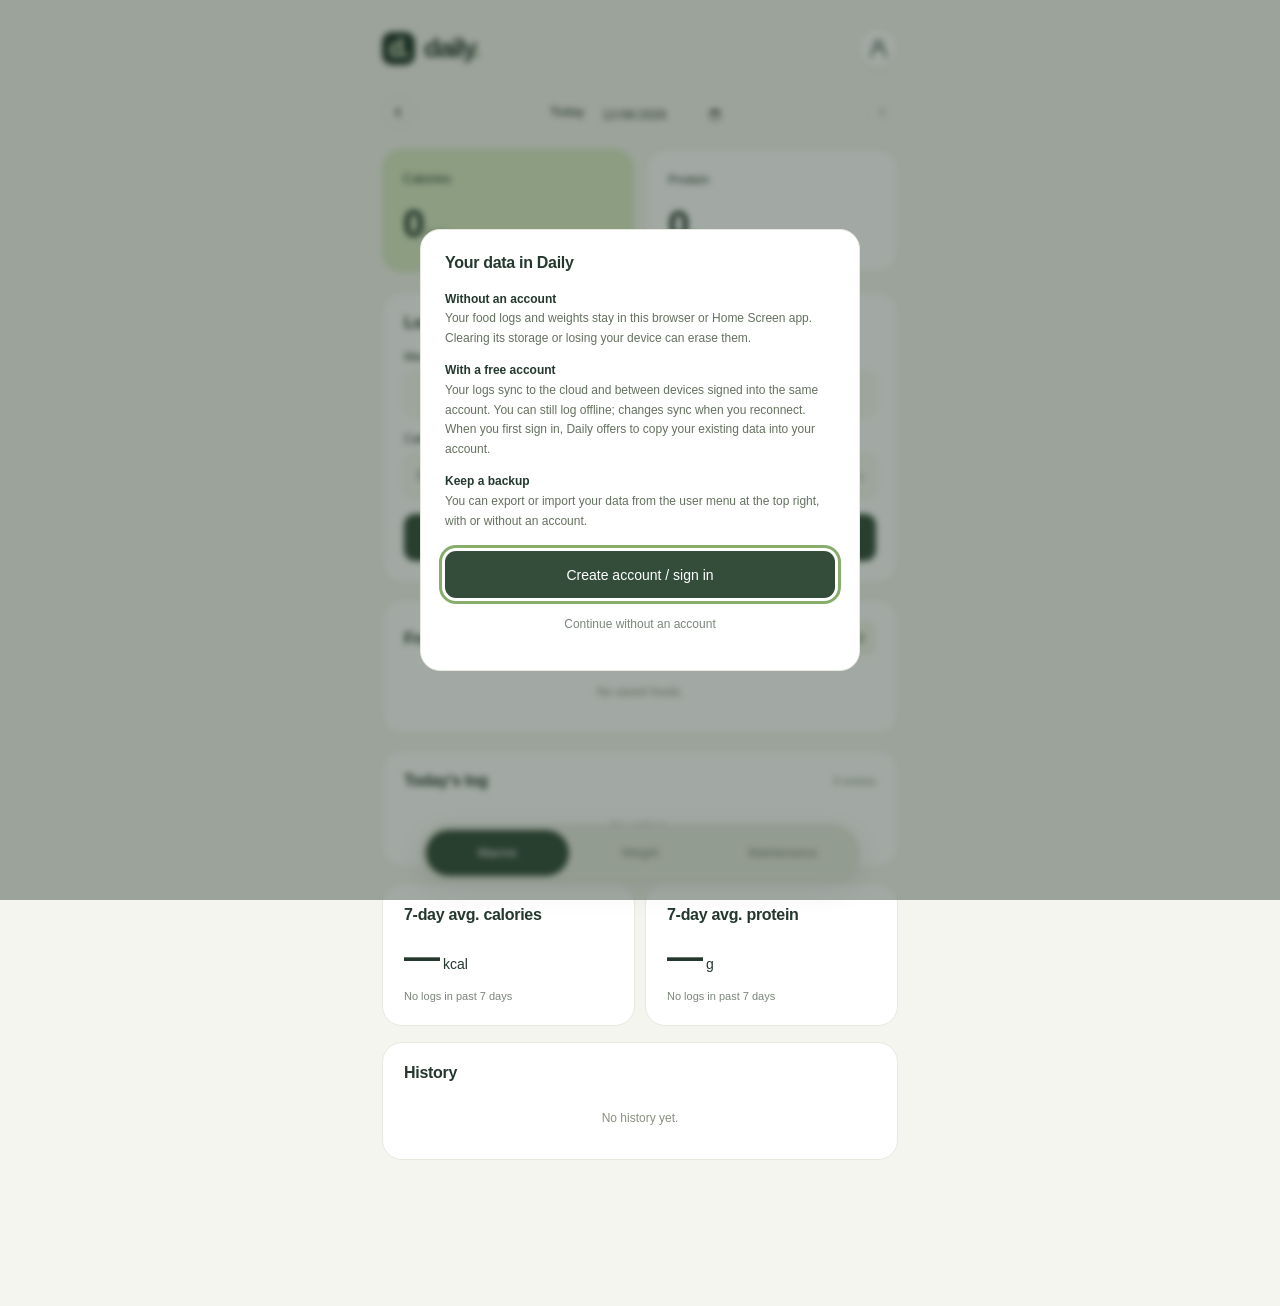
==== index.html @ 757bae14 "Daily v48: add default opening page preference and rename Macros tab" ====
<!doctype html><html lang="en"><head><meta charset="utf-8"><meta name="viewport" content="width=device-width,initial-scale=1,maximum-scale=1,user-scalable=no,viewport-fit=cover"><meta name="theme-color" content="#f5f5ef"><meta name="description" content="Simple daily calories, protein and weight. Optional accounts and cloud sync."><meta name="apple-mobile-web-app-capable" content="yes"><meta name="apple-mobile-web-app-status-bar-style" content="default"><link rel="manifest" href="manifest.webmanifest"><link rel="icon" href="icon.svg"><link rel="apple-touch-icon" href="icon.png"><title>Daily · Macros & Weight</title><script>try{const p=JSON.parse(localStorage.getItem('daily-macros-weight-v1-preferences')||'{}');if(p.theme==='dark')document.documentElement.dataset.theme='dark'}catch{}</script><link rel="stylesheet" href="style.css?v=48"></head><body>
<main><header><div class="brand"><span class="mark">d.</span><span>daily<span class="brand-dot">.</span></span></div><button id="user-menu-toggle" type="button" aria-label="Open account and settings" aria-haspopup="dialog" aria-controls="account-dialog" aria-expanded="false"><svg viewBox="0 0 24 24" width="23" height="23" fill="none" stroke="currentColor" stroke-width="1.7" stroke-linecap="round" stroke-linejoin="round" aria-hidden="true"><circle cx="12" cy="8" r="4"/><path d="M4.5 21v-2a7.5 7.5 0 0 1 15 0v2"/></svg></button></header>
<section id="macro-page"><div class="day-picker"><button id="prev-day" aria-label="Previous day">‹</button><label><span id="day-label">Today</span><input id="macro-date" type="date" aria-label="Macro date"></label><button id="next-day" aria-label="Next day">›</button></div>
<div class="totals"><div class="total green"><span>Calories</span><strong id="cal-total">0<span> kcal</span></strong></div><div class="total white"><span>Protein</span><strong id="protein-total">0<span> g</span></strong></div></div>
<section class="card"><div class="card-title"><h2>Log macros</h2></div><form id="macro-form"><label>Meal name <span class="muted">(optional)</span><input id="entry-name" maxlength="120"></label><div class="fields"><label>Calories <div class="input-unit"><input id="entry-cal" type="number" inputmode="decimal" min="0" max="100000" step="any" placeholder="0"><span>kcal</span></div></label><label>Protein <div class="input-unit"><input id="entry-protein" type="number" inputmode="decimal" min="0" max="10000" step="any" placeholder="0"><span>g</span></div></label></div><button class="primary" type="submit">＋ <span id="log-label">Add to today</span></button></form></section>
<section class="card"><div class="card-title"><div><h2>Frequent foods</h2></div><button class="text-button" id="new-food">＋ Add</button></div><div id="foods"></div><button id="foods-show-more" class="list-show-more" type="button" aria-controls="foods" aria-expanded="false" hidden>Show more</button></section>
<section class="card"><div class="card-title"><h2 id="entries-title">Today's log</h2><span class="count" id="entry-count">0 entries</span></div><div id="entries"></div><button id="entries-show-more" class="list-show-more" type="button" aria-controls="entries" aria-expanded="false" hidden>Show more</button></section>
<div class="weight-summary macro-summary" aria-label="Rolling 7-day macro averages"><section class="card weight-stat"><div class="card-title"><h2>7-day avg. calories</h2></div><div class="trend-value" id="macro-avg-calories">—<span> kcal</span></div><p class="muted" id="macro-avg-calories-detail">No logs in past 7 days</p></section><section class="card weight-stat"><div class="card-title"><h2>7-day avg. protein</h2></div><div class="trend-value" id="macro-avg-protein">—<span> g</span></div><p class="muted" id="macro-avg-protein-detail">No logs in past 7 days</p></section></div>
<section class="card"><div class="card-title"><h2>History</h2></div><div id="macro-history"></div></section></section>
<section id="weight-page" hidden>
<section class="card"><div class="card-title"><h2>Weigh-in</h2></div><form id="weight-form"><div class="fields"><label>Date<input id="weight-date" type="date" required></label><label>Weight<div class="input-unit"><input id="weight-input" type="number" inputmode="decimal" min="0.01" max="2000" step="any" placeholder="0" required><span data-weight-unit>lb</span></div></label></div><button class="primary">＋ Save weigh-in</button></form></section>
<div class="weight-summary"><section class="card weight-stat"><div class="card-title"><h2>7-day average</h2></div><div class="trend-value" id="average-value">—<span> lb</span></div><p id="average-detail" class="muted">Needs 2 weigh-ins in the past 7 days.</p></section><section class="card weight-stat"><div class="card-title"><h2>Latest weigh-in</h2></div><div class="trend-value" id="latest-value">—<span> lb</span></div><p id="latest-detail" class="muted">No weigh-ins yet.</p></section></div>
<section class="card trend-card"><div class="card-title"><h2 title="Average weekly change from a best-fit line across the selected period">Avg. weekly change</h2><select id="trend-range" aria-label="Average weekly change period"></select></div><div class="trend-value" id="trend-value">—<span> lb / week</span></div><p id="trend-detail" class="muted">Needs 2 weigh-ins.</p></section>
<section class="card"><div class="card-title"><h2>Weight history</h2><div class="view-toggle"><button id="graph-view" class="active" aria-pressed="true">Graph</button><button id="table-view" aria-pressed="false">Table</button></div></div><div id="graph-panel"><div class="chart-top"><span class="muted" id="chart-unit">lb</span><select id="chart-range" aria-label="Graph date range"></select></div><div id="chart"></div></div><div id="weight-table" hidden></div></section>
<div class="weight-summary" aria-label="All-time weight records"><section class="card weight-stat"><div class="card-title"><h2>Highest weight</h2></div><div class="trend-value" id="highest-weight-value">—<span> lb</span></div><p id="highest-weight-detail" class="muted">No weigh-ins yet.</p></section><section class="card weight-stat"><div class="card-title"><h2>Lowest weight</h2></div><div class="trend-value" id="lowest-weight-value">—<span> lb</span></div><p id="lowest-weight-detail" class="muted">No weigh-ins yet.</p></section></div>
</section>
<section id="maintenance-page" hidden>
<section class="card trend-card maintenance-hero"><div class="card-title"><h2>Estimated maintenance</h2></div><p class="maintenance-status" id="maintenance-status">Gathering data</p><div class="trend-value" id="maintenance-value">—<span> kcal / day</span></div><div class="maintenance-targets"><div><span>Aggressive cut <small>−500</small></span><strong id="aggressive-cut-value">—</strong></div><div><span>Slow cut <small>−250</small></span><strong id="slow-cut-value">—</strong></div><div><span>Slow bulk <small>+250</small></span><strong id="slow-bulk-value">—</strong></div><div><span>Aggressive bulk <small>+500</small></span><strong id="aggressive-bulk-value">—</strong></div></div><p id="maintenance-target-note" class="hint"></p><p class="maintenance-copy">Your estimated daily calories to maintain weight at your recent activity level.</p><p class="maintenance-note" id="maintenance-detail" aria-live="polite"></p></section>
<section class="card"><div class="card-title"><h2>Your data</h2><span class="count">Up to 28 days</span></div><p class="maintenance-period" id="maintenance-period"></p>
<div class="maintenance-progress"><label for="maintenance-logs-bar">Consecutive calorie days <span id="maintenance-logs-text">0 / 21</span></label><progress id="maintenance-logs-bar" value="0" max="21"></progress><p>Through yesterday. Each logged day is assumed complete.</p></div>
<div class="maintenance-progress"><label for="maintenance-weights-bar">Weigh-ins <span id="maintenance-weights-text">0 / 10</span></label><progress id="maintenance-weights-bar" value="0" max="10"></progress><p>Within the current calorie-logging window.</p></div>
<div class="maintenance-progress"><label for="maintenance-span-bar">Days between weigh-ins <span id="maintenance-span-text">0 / 21</span></label><progress id="maintenance-span-bar" value="0" max="21"></progress><p>From your first to your latest weigh-in.</p></div>
<div class="maintenance-coverage"><p id="maintenance-coverage"></p><p id="maintenance-freshness"></p></div></section>
<section class="card"><div class="card-title"><h2>The calculation</h2></div><dl class="maintenance-breakdown"><div><dt>Average intake</dt><dd id="maintenance-intake">—</dd></div><div><dt>Weight trend</dt><dd id="maintenance-trend">—</dd></div><div><dt>Energy adjustment</dt><dd id="maintenance-adjustment">—</dd></div></dl><p class="maintenance-copy" id="maintenance-calculation-note"></p><p class="maintenance-formula">Average intake + energy adjustment ≈ maintenance</p></section>
<section class="card"><div class="card-title"><h2>How it works</h2></div><div class="maintenance-explanation"><p><strong>Matches food to weight.</strong> Uses the calories between your first and latest morning weigh-ins. Today's calories are always excluded.</p><p><strong>Looks at the trend.</strong> Fits a line through all weigh-ins in that period. This is separate from your 7-day average and the Weight page's selected range.</p><p><strong>Estimates the energy change.</strong> Uses roughly <span id="maintenance-energy-unit">3,500 kcal per pound</span> gained or lost, then rounds maintenance to the nearest 50 kcal.</p><p><strong>Keeps it recent.</strong> Uses at most 28 completed calorie days. A missing day breaks the consecutive run; backfilling it restores coverage. The latest weigh-in must be within 3 days. Very rapid weight changes pause the estimate.</p></div></section>
<section class="card maintenance-caveat"><div class="card-title"><h2>Making it useful</h2></div><p class="maintenance-copy"><strong>Accuracy relies on complete, accurate logging.</strong> Include drinks, cooking oils, sauces and snacks. The app cannot tell whether a logged day is complete.</p><p class="maintenance-copy">Weigh under similar conditions, ideally in the morning before eating. Keep activity reasonably consistent.</p><p class="maintenance-copy">This is a rough estimate, not a precise measurement. Water, glycogen and muscle changes can skew it. The number reflects your recent routine and can change as your activity changes.</p></section>

</section>
</main>
<nav class="bottom-nav" aria-label="Pages"><span id="nav-pill"></span><button id="macro-tab" class="active" aria-current="page">Macros</button><button id="weight-tab">Weight</button><button id="maintenance-tab">Maintenance</button></nav>
<input id="import-file" type="file" accept=".json,.csv,application/json,text/csv" hidden>
<dialog id="food-dialog"><form id="food-form"><div class="card-title"><h2 id="food-dialog-title">Frequent food</h2><button class="icon-button" type="button" id="close-food" aria-label="Close">×</button></div><label>Food name<input id="food-name" required maxlength="120" placeholder="Chocolate milk"></label><div class="fields"><label>Calories<input id="food-cal" type="number" min="0" max="100000" step="any" inputmode="decimal" required placeholder="0"></label><label>Protein (g)<input id="food-protein" type="number" min="0" max="10000" step="any" inputmode="decimal" required placeholder="0"></label></div><div id="food-duplicate-notice" class="food-duplicate-notice" role="status" aria-live="polite" hidden>Already in frequent foods</div><button id="food-save" class="primary">Save food</button></form></dialog><dialog id="entry-dialog"><form id="edit-entry-form"><div class="card-title"><h2>Edit entry</h2><button id="close-entry" class="icon-button" type="button" aria-label="Close">×</button></div><p class="muted" id="edit-entry-date"></p><label>Meal name<input id="edit-entry-name" maxlength="120"></label><div class="fields"><label>Calories<input id="edit-entry-cal" type="number" min="0" max="100000" step="any" inputmode="decimal" required></label><label>Protein (g)<input id="edit-entry-protein" type="number" min="0" max="10000" step="any" inputmode="decimal" required></label></div><button class="primary">Save changes</button></form></dialog><dialog id="edit-weight-dialog"><form id="edit-weight-form"><div class="card-title"><h2>Edit weigh-in</h2><button class="icon-button" id="close-weight-edit" type="button" aria-label="Close">×</button></div><div class="fields"><label>Date<input id="edit-weight-date" type="date" required></label><label><span id="edit-weight-label">Weight (lb)</span><input id="edit-weight-value" type="number" min="0.01" max="2000" step="any" inputmode="decimal" required></label></div><button class="primary" type="submit">Save changes</button></form></dialog><dialog id="storage-notice" aria-labelledby="storage-notice-title"><div class="card-title"><h2 id="storage-notice-title">Your data in Daily</h2></div><div class="maintenance-explanation"><p><strong>Without an account</strong><br>Your food logs and weights stay in this browser or Home Screen app. Clearing its storage or losing your device can erase them.</p><p><strong>With a free account</strong><br>Your logs sync to the cloud and between devices signed into the same account. You can still log offline; changes sync when you reconnect. When you first sign in, Daily offers to copy your existing data into your account.</p><p><strong>Keep a backup</strong><br>You can export or import your data from the user menu at the top right, with or without an account.</p></div><button id="storage-notice-account" class="primary" type="button">Create account / sign in</button><button id="storage-notice-close" class="welcome-skip" type="button">Continue without an account</button></dialog>
<dialog id="account-dialog" class="settings-drawer" aria-label="Account and settings"><section class="menu-section"><h3>Account</h3><p id="account-email" class="muted"></p><p id="cloud-status" role="status" aria-live="polite"></p><p id="cloud-unavailable" class="muted">Cloud sync is unavailable. You can still use Daily on this device.</p><form id="auth-form" hidden><h4>Sign in or create account</h4><label>Email<input id="account-login-email" type="email" autocomplete="email" required></label><button id="account-send-code" class="primary" type="submit">Email me a code</button></form><form id="code-form" hidden><label>Code from email<input id="account-code" name="otp" type="text" inputmode="numeric" autocomplete="one-time-code" pattern="[0-9 ]{6,20}" maxlength="20" required placeholder="Enter code"></label><button class="primary" type="submit">Sign in with code</button></form><div id="account-actions" hidden><button id="account-sync" class="menu-button" type="button">Sync now</button><button id="account-signout" class="menu-button" type="button">Sign out</button><button id="account-delete" class="menu-button danger" type="button">Delete account</button></div><p id="account-message" role="status" aria-live="polite"></p></section><section class="menu-section"><h3>Data</h3><button id="import-button" class="menu-button" type="button">Import data</button><button id="export-json" class="menu-button" type="button">Export JSON</button><button id="export-csv" class="menu-button" type="button">Export CSV</button></section><section class="menu-section"><h3>Preferences</h3><div id="theme-pill" class="preference-pill" role="group" aria-label="Appearance" data-selected="first"><span class="preference-indicator" aria-hidden="true"></span><button id="theme-light" type="button" aria-label="Light mode" aria-pressed="true"><svg viewBox="0 0 24 24" width="20" height="20" fill="none" stroke="currentColor" stroke-width="1.7" stroke-linecap="round" aria-hidden="true"><circle cx="12" cy="12" r="4"/><path d="M12 2v2m0 16v2M2 12h2m16 0h2M5 5l1.5 1.5m11 11L19 19M5 19l1.5-1.5m11-11L19 5"/></svg></button><button id="theme-dark" type="button" aria-label="Dark mode" aria-pressed="false"><svg viewBox="0 0 24 24" width="20" height="20" fill="none" stroke="currentColor" stroke-width="1.7" stroke-linecap="round" stroke-linejoin="round" aria-hidden="true"><path d="M20.3 15.2A8.8 8.8 0 0 1 8.8 3.7a8.8 8.8 0 1 0 11.5 11.5Z"/></svg></button></div><div id="weight-unit-pill" class="preference-pill" role="group" aria-label="Weight units" data-selected="first"><span class="preference-indicator" aria-hidden="true"></span><button id="weight-lb" type="button" aria-label="Pounds" aria-pressed="true">lbs</button><button id="weight-kg" type="button" aria-label="Kilograms" aria-pressed="false">kg</button></div><p id="default-page-label" class="preference-label">Default page</p><div id="default-page-pill" class="preference-pill" role="group" aria-labelledby="default-page-label" data-selected="first"><span class="preference-indicator" aria-hidden="true"></span><button id="default-page-macro" type="button" aria-pressed="true">Macros</button><button id="default-page-weight" type="button" aria-pressed="false">Weight</button></div></section><p class="drawer-version">v48</p></dialog><div id="toast" role="status" aria-live="polite"><span id="toast-message"></span><button id="undo-button" type="button" hidden>Undo</button></div><script type="module" src="app.mjs?v=48"></script></body></html>
---- style.css ----
:root{--bg:#f5f5ef;--ink:#24382e;--muted:#7b857b;--green:#daebc6;--line:#e7e9df;--accent:#344d3b}*{box-sizing:border-box}body{margin:0;background:var(--bg);color:var(--ink);font-family:-apple-system,BlinkMacSystemFont,'Segoe UI',sans-serif;font-size:14px}button,input,select{font:inherit}button,select{cursor:pointer}button{color:inherit;touch-action:manipulation}button:focus-visible,a:focus-visible,input:focus-visible,select:focus-visible{outline:3px solid #88ad6a;outline-offset:3px}[hidden]{display:none!important}main{max-width:560px;padding:28px 22px 130px;margin:auto}header{display:flex;align-items:center;justify-content:space-between;margin-bottom:22px}.brand{display:flex;gap:9px;align-items:center;font-size:26px;font-weight:700;letter-spacing:-1.5px}.mark{display:grid;place-items:center;width:33px;height:33px;border-radius:10px;background:var(--ink);color:var(--green);font-size:25px}.brand-dot{color:#8fac71}.privacy{font-size:11px;color:var(--muted)}.heading{display:flex;justify-content:space-between;align-items:center;margin-bottom:28px}.eyebrow{font-size:10px;letter-spacing:2px;font-weight:600;color:var(--muted);margin:0 0 12px}h1{font-size:43px;line-height:1.07;letter-spacing:-1.9px;font-weight:600;margin:0}.mini-icon{font-size:45px;display:grid;place-items:center;width:70px;height:70px;border:1px solid #d6dfcb;border-radius:50%;color:#88a678;transform:rotate(-8deg)}.day-picker{display:flex;align-items:center;justify-content:space-between;margin-bottom:16px}.day-picker button{border:1px solid var(--line);background:transparent;border-radius:50%;width:32px;height:32px;font-size:23px}.day-picker label{display:flex;align-items:center;gap:10px;font-size:13px}.day-picker input{width:136px;padding:7px;font-size:12px;background:transparent;border:0}.totals{display:grid;grid-template-columns:1fr 1fr;gap:12px;margin-bottom:20px}.total{border-radius:20px;padding:21px;position:relative;overflow:hidden}.green{background:var(--green)}.white{background:#fff;border:1px solid var(--line)}.total>span:first-child{font-size:13px;font-weight:500}.total strong{display:block;font-size:39px;letter-spacing:-1.5px;font-weight:600;margin:16px 0 3px;overflow-wrap:anywhere}.total strong span{font-size:11px;font-weight:400;letter-spacing:0;color:#687761}.total small{font-size:11px;color:#687761}.total-symbol{position:absolute;right:15px;bottom:17px;color:#a2ba8d;font-size:31px;opacity:.55}.card{background:#fff;border:1px solid var(--line);border-radius:20px;padding:21px;margin-bottom:16px}.card-title{display:flex;align-items:center;justify-content:space-between;gap:12px;margin-bottom:18px}h2{font-size:16px;letter-spacing:-.3px;font-weight:600;margin:0}h3{font-size:14px;margin:0 0 8px}.muted{font-size:11px;color:var(--muted)}p.muted{margin:5px 0 0}.fields{display:grid;grid-template-columns:repeat(2,minmax(0,1fr));gap:12px;margin:15px 0}label{display:block;font-size:12px;font-weight:500;min-width:0}input{display:block;width:100%;min-width:0;padding:13px 12px;background:#f8f9f4;border:1px solid var(--line);border-radius:10px;margin-top:7px;color:var(--ink);font-size:16px;min-height:46px}.input-unit{position:relative}.input-unit input{padding-right:46px}.input-unit span{position:absolute;right:13px;top:16px;color:#949a90;font-size:11px}.primary{width:100%;padding:14px;border:0;background:var(--accent);color:#fff;border-radius:11px;font-weight:500;min-height:47px}.primary:hover{background:#44644b}.text-button{border:0;background:#f1f5e9;color:#49633c;padding:9px 12px;border-radius:9px;font-size:12px;white-space:nowrap}.empty{padding:8px 0;text-align:center;color:#899080;line-height:1.8;font-size:12px}.row{display:flex;align-items:center;justify-content:space-between;gap:10px;padding:13px 0;border-top:1px solid #eef0e9}.row:first-child{border-top:0}.row-name{font-size:13px;font-weight:500;overflow-wrap:anywhere}.row-detail{font-size:11px;color:var(--muted);margin-top:5px}.row-actions{display:flex;gap:5px;align-items:center;flex-shrink:0}.icon-button{border:0;background:transparent;font-size:20px;color:#879180;padding:8px;min-width:34px}.count{color:var(--muted);font-size:11px}.hint{font-size:10px;color:var(--muted);line-height:1.6;margin:12px 0 0}.trend-card{background:#edf2e5}.trend-value{font-size:40px;font-weight:600;letter-spacing:-1.4px;margin:9px 0}.trend-value span{font-size:14px;font-weight:400;letter-spacing:0}.view-toggle{display:flex;background:#f1f3ec;border-radius:8px;padding:3px}.view-toggle button{border:0;background:transparent;padding:7px 11px;border-radius:6px;font-size:11px}.view-toggle .active{background:white;box-shadow:0 1px 4px #0000000d}.chart-top{display:flex;align-items:center;justify-content:space-between;margin-bottom:12px}select{max-width:146px;border:1px solid #dde3d6;background:#fff;border-radius:8px;padding:8px;font-size:11px;color:var(--ink)}#chart svg{width:100%;height:auto;display:block}#chart text{fill:#879180;font-size:11px}#chart circle{cursor:pointer;outline:none}#chart circle:focus{stroke:#24382e;stroke-width:4}.chart-selection{font-size:12px;text-align:center;color:#48643d;min-height:20px;margin-top:6px}table{width:100%;border-collapse:collapse;font-size:12px}th{text-align:left;font-size:10px;color:var(--muted);font-weight:500;padding:0 0 12px}td{border-top:1px solid var(--line);padding:12px 0}th:last-child,td:last-child{text-align:right}td button{border:0;background:transparent;color:var(--ink);padding:0;font-size:12px}.page-foot{text-align:center;color:#7c8774;font-size:11px;margin:29px 0 10px;line-height:1.9}.page-foot span{font-size:9px;color:#949c8f}.bottom-nav{position:fixed;z-index:10;left:50%;transform:translateX(-50%);bottom:calc(18px + env(safe-area-inset-bottom));width:min(280px,calc(100% - 100px));height:58px;border-radius:35px;background:#e7e9df;box-shadow:0 8px 28px #24382e18;display:flex;padding:5px;border:1px solid #dfe4d6}.bottom-nav button{z-index:1;width:50%;border:0;background:transparent;border-radius:28px;font-size:13px;color:#7b8476;transition:color .2s}.bottom-nav button.active{color:white}#nav-pill{position:absolute;width:calc(50% - 5px);height:46px;border-radius:28px;background:var(--accent);transition:transform .25s;left:5px;top:5px}.data-tools{position:fixed;z-index:20;bottom:calc(24px + env(safe-area-inset-bottom));right:16px}#tools-toggle{width:44px;height:44px;border-radius:50%;border:1px solid #dce1d4;background:#fff;color:#77886b;font-size:22px;box-shadow:0 4px 16px #00000008}#data-menu{position:absolute;right:0;bottom:58px;width:250px;padding:18px;background:white;border:1px solid var(--line);border-radius:15px;box-shadow:0 12px 50px #24382e20}#data-menu button{display:block;width:100%;text-align:left;background:#f5f7ef;border:0;border-radius:8px;padding:12px;margin:7px 0;font-size:12px}#data-menu p{font-size:10px;color:var(--muted);line-height:1.6;margin:12px 0 0}dialog{width:min(440px,calc(100% - 32px));border:1px solid var(--line);border-radius:20px;padding:24px;color:var(--ink)}dialog::backdrop{background:#18281c66;backdrop-filter:blur(3px)}#toast{position:fixed;z-index:50;bottom:calc(95px + env(safe-area-inset-bottom));left:50%;transform:translateX(-50%) translateY(10px);width:max-content;max-width:90%;background:#24382e;color:white;padding:12px 18px;border-radius:12px;font-size:12px;opacity:0;pointer-events:none;transition:.2s}#toast.show{opacity:1;transform:translateX(-50%)}button:disabled{opacity:.35;cursor:default}@media(max-width:370px){main{padding:23px 16px 130px}.privacy{font-size:9px}.card{padding:17px}h1{font-size:38px}.total{padding:17px}.total strong{font-size:34px}.trend-card .card-title{gap:6px}.trend-card h2{font-size:14px}}@media(prefers-reduced-motion:reduce){*{transition:none!important}}

/* Keep native iOS date controls inside their grid tracks. */
input[type="date"]{-webkit-appearance:none;appearance:none;box-sizing:border-box;min-width:0;min-inline-size:0;max-width:100%;height:48px;overflow:hidden}
input[type="date"]::-webkit-date-and-time-value{min-width:0;text-align:left}
input[type="date"]::-webkit-datetime-edit{padding:0;min-width:0}
.day-picker input[type="date"]{height:36px;min-height:36px}
@media(max-width:480px){#weight-form .fields{grid-template-columns:minmax(0,1fr)}}

/* Weight history table. */
#weight-table{overflow-x:auto}#weight-table th,#weight-table td{white-space:nowrap}

/* Three pages; reserve room for the data button on small screens. */
.bottom-nav{width:min(380px,calc(100% - 88px));left:calc(50% - 30px)}
.bottom-nav button{width:33.333333%;padding:0 2px;font-size:11px}
#nav-pill{width:calc((100% - 10px)/3)}
.maintenance-status{display:inline-block;margin:0 0 3px;padding:5px 9px;border-radius:20px;background:#dce8ce;color:#48623c;font-size:10px;font-weight:600}
.maintenance-hero .trend-value{margin:14px 0 10px;font-size:42px}
.maintenance-copy,.maintenance-explanation p{font-size:12px;line-height:1.65;color:#64715f;margin:12px 0 0}
.maintenance-copy strong,.maintenance-explanation strong{color:var(--ink);font-weight:600}
.maintenance-note{font-size:12px;line-height:1.6;margin:15px 0 0;color:#48623c}
.maintenance-period{font-size:11px;color:var(--muted);margin:-5px 0 20px;line-height:1.5}
.maintenance-progress{margin:18px 0}
.maintenance-progress label{display:flex;align-items:center;justify-content:space-between;gap:12px;font-size:12px}
.maintenance-progress label span{font-size:11px;white-space:nowrap;color:#657b55}
.maintenance-progress progress{display:block;width:100%;height:7px;margin:10px 0 7px;border:0;border-radius:10px;overflow:hidden;appearance:none;background:#edf0e6;accent-color:#8cab71}
.maintenance-progress progress::-webkit-progress-bar{background:#edf0e6;border-radius:10px}
.maintenance-progress progress::-webkit-progress-value{background:#8cab71;border-radius:10px}
.maintenance-progress progress::-moz-progress-bar{background:#8cab71;border-radius:10px}
.maintenance-progress p,.maintenance-coverage p{font-size:11px;line-height:1.6;color:var(--muted);margin:4px 0}
.maintenance-coverage{border-top:1px solid var(--line);padding-top:12px;margin-top:20px}
.maintenance-breakdown{margin:0}
.maintenance-breakdown>div{display:flex;align-items:baseline;justify-content:space-between;gap:12px;padding:13px 0;border-bottom:1px solid var(--line);font-size:12px}
.maintenance-breakdown dt{color:#6e7b67}.maintenance-breakdown dd{margin:0;text-align:right;font-weight:600}
.maintenance-formula{font-size:11px;line-height:1.7;background:#f3f6ec;padding:12px;border-radius:10px;margin:16px 0 0;color:#4c6440}
.maintenance-caveat{background:#f9faf5}

/* Compact food controls, editing, undo, and maintenance targets. */
#foods .row{flex-wrap:nowrap;gap:8px}#foods .row>div:first-child{flex:1;min-width:0}#foods .row-actions{margin-left:auto;gap:4px}#foods .text-button{padding:7px 8px;min-height:32px}#foods .icon-button{min-width:24px;padding:4px;min-height:32px}.food-serving{width:40px;min-width:40px;height:32px;min-height:32px;padding:4px 12px 4px 5px;font-size:11px;border-radius:7px;appearance:none;-webkit-appearance:none;background-color:#fff;background-image:linear-gradient(45deg,transparent 50%,#7b857b 50%),linear-gradient(135deg,#7b857b 50%,transparent 50%);background-position:calc(100% - 7px) 14px,calc(100% - 4px) 14px;background-size:3px 3px;background-repeat:no-repeat}
#toast{display:flex;align-items:center;gap:16px}#toast.show{pointer-events:auto}#undo-button{border:0;background:transparent;color:#daebc6;font-weight:600;padding:8px 0;flex-shrink:0}
.maintenance-targets{display:grid;grid-template-columns:1fr 1fr;gap:12px 16px;padding:14px 0;border-top:1px solid #dce3d3;border-bottom:1px solid #dce3d3;margin:14px 0 8px}.maintenance-targets span{display:block;font-size:11px;color:#617454}.maintenance-targets small{font-size:10px;white-space:nowrap;opacity:.8}.maintenance-targets strong{display:block;font-size:16px;font-weight:600;margin-top:5px}.maintenance-targets+.hint{margin-top:8px}

#storage-notice{max-height:85dvh;overflow-y:auto}#storage-notice .primary{margin-top:20px}

/* Theme switcher */
#theme-toggle{display:grid;place-items:center;flex-shrink:0;width:34px;height:34px;border:1px solid var(--line);border-radius:50%;background:var(--surface,#fff);color:var(--ink);padding:0;cursor:pointer}
#theme-toggle span{font-size:19px;line-height:1}
/* Dark theme: all surfaces and UI controls retain contrast. */
:root[data-theme="dark"]{color-scheme:dark;--bg:#171e1b;--ink:#edf3eb;--muted:#a0afa2;--green:#344c3a;--line:#38483d;--accent:#739866;--surface:#222c26}
[data-theme="dark"] .mark{background:#344d3b;color:#daf0c6}
[data-theme="dark"] .white,[data-theme="dark"] .card,[data-theme="dark"] dialog,[data-theme="dark"] #data-menu{background:var(--surface)}
[data-theme="dark"] .trend-card{background:#293a2e}
[data-theme="dark"] .maintenance-caveat{background:#242f28}
[data-theme="dark"] input,[data-theme="dark"] select{background:#1c2620;color:var(--ink);border-color:var(--line)}
[data-theme="dark"] input::placeholder{color:#87988b}
[data-theme="dark"] input[type="date"]{color-scheme:dark}
[data-theme="dark"] .day-picker input{background:transparent}
[data-theme="dark"] .text-button,[data-theme="dark"] #data-menu button,[data-theme="dark"] .view-toggle{background:#344437;color:#e1f0dc}
[data-theme="dark"] .view-toggle .active{background:#536c51;color:#fff}
[data-theme="dark"] .primary{background:#719363;color:#101b13}
[data-theme="dark"] .primary:hover{background:#86a979}
[data-theme="dark"] .bottom-nav{background:#2a382e;border-color:var(--line);box-shadow:0 8px 28px #0005}
[data-theme="dark"] .bottom-nav button{color:#b2c0b3}
[data-theme="dark"] .bottom-nav button.active{color:#101b13}
[data-theme="dark"] #nav-pill{background:#a3c58e}
[data-theme="dark"] #tools-toggle{background:var(--surface);color:#b8d0ac;border-color:var(--line)}
[data-theme="dark"] .row{border-top-color:var(--line)}
[data-theme="dark"] .total small,[data-theme="dark"] .input-unit span,[data-theme="dark"] .total-symbol{color:#b0cba9}
[data-theme="dark"] .empty,[data-theme="dark"] .icon-button,[data-theme="dark"] .page-foot,[data-theme="dark"] .page-foot span{color:var(--muted)}
[data-theme="dark"] .chart-selection,[data-theme="dark"] .maintenance-note{color:#afd19c}
[data-theme="dark"] #chart text{fill:#a9b9ab}
[data-theme="dark"] #chart circle:focus{stroke:#e1f0dc}
[data-theme="dark"] .maintenance-status{background:#3a513b;color:#cfe8bf}
[data-theme="dark"] .maintenance-copy,[data-theme="dark"] .maintenance-explanation p,[data-theme="dark"] .maintenance-progress label span,[data-theme="dark"] .maintenance-breakdown dt,[data-theme="dark"] .maintenance-targets span{color:#adbfaa}
[data-theme="dark"] .maintenance-targets{border-color:var(--line)}
[data-theme="dark"] .maintenance-progress progress,[data-theme="dark"] .maintenance-progress progress::-webkit-progress-bar{background:#3b4b40}
[data-theme="dark"] .maintenance-formula{background:#304133;color:#c5e0b6}
[data-theme="dark"] .food-serving{background-color:#1c2620;background-image:linear-gradient(45deg,transparent 50%,#bac9b9 50%),linear-gradient(135deg,#bac9b9 50%,transparent 50%)}
[data-theme="dark"] #toast{background:#35473a;color:#f0f8ed}
[data-theme="dark"] dialog::backdrop{background:#050907b3}

/* iOS-safe serving picker: use a single SVG chevron rather than layered gradients. */
.food-serving,[data-theme="dark"] .food-serving{appearance:none;-webkit-appearance:none;width:43px;min-width:43px;padding:4px 13px 4px 5px;background-image:url("data:image/svg+xml,%3Csvg xmlns='http://www.w3.org/2000/svg' width='10' height='7' viewBox='0 0 10 7'%3E%3Cpath d='m1 1 4 4 4-4' fill='none' stroke='%23889784' stroke-width='1.5' stroke-linecap='round' stroke-linejoin='round'/%3E%3C/svg%3E");background-position:right 5px center;background-size:10px 7px;background-repeat:no-repeat;background-color:#fff;color:var(--ink)}
[data-theme="dark"] .food-serving{background-color:#1c2620}
/* Keep the sun a text glyph, not a yellow emoji. */
#theme-toggle span{font-family:-apple-system,BlinkMacSystemFont,'Segoe UI Symbol',sans-serif;font-variant-emoji:text}

/* Crisp, neutral sun matching the original moon toggle. */
[data-theme="dark"] #theme-toggle{color:#edf3eb}
#theme-toggle span svg{display:block}

/* Match the calorie and protein units in dark mode, too. */
[data-theme="dark"] .total strong span{color:#b0cba9}

/* Keep Daily at a fixed visual scale while preserving one-finger scrolling. */
html,body{touch-action:pan-x pan-y}

/* Balanced weight overview cards; each stat stays square on phone screens. */
.weight-summary{display:grid;grid-template-columns:repeat(2,minmax(0,1fr));gap:10px;margin-bottom:16px}
.weight-summary .weight-stat{min-width:0;margin-bottom:0;padding:clamp(14px,3.6vw,21px);display:flex;flex-direction:column;justify-content:space-between;gap:12px}
.weight-summary .card-title{margin-bottom:0}
.weight-summary h2{font-size:clamp(13px,3.6vw,16px);line-height:1.25}
.weight-summary .trend-value{margin:0;font-size:clamp(24px,7.2vw,36px);line-height:1.1;letter-spacing:-1px;white-space:nowrap}
.weight-summary .trend-value span{font-size:clamp(11px,3vw,14px);letter-spacing:0}
.weight-summary p.muted{margin:0;font-size:11px;line-height:1.4}

/* Row-level menus replace direct-delete controls and row-tap editing. */
.entry-content{flex:1;min-width:0;padding:6px 0}
/* Keep the entry name and its macros on separate lines, with room to wrap long names. */
#entries .entry-content .row-name,#entries .entry-content .row-detail{display:block}
#entries .entry-content .row-name{line-height:1.35;overflow-wrap:anywhere}
#entries .entry-content .row-detail{line-height:1.35}
.entry-menu-wrap{position:relative;display:inline-flex;align-items:center;justify-content:flex-end;flex-shrink:0}
.menu-trigger{display:grid;place-items:center;width:34px;height:34px;border:0;border-radius:9px;background:transparent;color:var(--muted);padding:5px}
.menu-trigger:hover,.menu-trigger[aria-expanded="true"]{background:#edf2e5;color:var(--ink)}
.entry-menu{position:absolute;right:0;top:calc(100% - 1px);z-index:35;width:max-content;min-width:178px;max-width:min(250px,calc(100vw - 40px));padding:5px;background:var(--surface,#fff);border:1px solid var(--line);border-radius:12px;box-shadow:0 10px 30px #24382e26;text-align:left}
.entry-menu button{display:block;width:100%;text-align:left;background:transparent;border:0;border-radius:8px;padding:12px 11px;font-size:12px;white-space:nowrap;color:var(--ink)}
.entry-menu button:hover,.entry-menu button:focus-visible{background:#edf2e5}
.entry-menu button.danger{color:#a0433c}
#foods .row,#entries .row{position:relative}
#foods .row:has(.entry-menu:not([hidden])),#entries .row:has(.entry-menu:not([hidden])),#weight-table tr:has(.entry-menu:not([hidden])){z-index:36}
#weight-table{overflow-x:visible}
#weight-table td:last-child{width:38px}
#weight-table .menu-trigger{width:34px}
[data-theme="dark"] .menu-trigger:hover,[data-theme="dark"] .menu-trigger[aria-expanded="true"],[data-theme="dark"] .entry-menu button:hover,[data-theme="dark"] .entry-menu button:focus-visible{background:#344437}
[data-theme="dark"] .entry-menu button.danger{color:#f4a29b}

/* A duplicate warning stays visible inside the frequent-food dialog. */
.food-duplicate-notice{
  display:block;
  margin:0 0 12px;
  padding:11px 13px;
  border:1px solid #d8dfcc;
  border-radius:10px;
  background:#f2f4e9;
  color:#354c37;
  font-size:13px;
  text-align:center;
}
.food-duplicate-notice[hidden]{display:none}
[data-theme="dark"] .food-duplicate-notice{
  background:#28372a;
  border-color:#4b5e4b;
  color:#e6f0df;
}

.account-buttons{display:flex;gap:10px;margin:16px 0}.account-buttons button{flex:1}#cloud-status{font-size:14px}#account-message{font-size:14px;overflow-wrap:anywhere}#account-email{overflow-wrap:anywhere}

/* Account and settings live in one drawer. */
#user-menu-toggle{display:grid;place-items:center;flex-shrink:0;width:40px;height:40px;padding:7px;border:0;border-radius:50%;background:transparent;color:var(--ink)}
#user-menu-toggle:hover{background:var(--line)}
.bottom-nav{left:50%;width:min(440px,calc(100% - 36px))}
.bottom-nav button{font-size:12px}
#account-dialog.settings-drawer{position:fixed;inset:0 0 0 auto;margin:0;width:52vw;min-width:200px;max-width:100vw;height:100dvh;max-height:100dvh;overflow-y:auto;overscroll-behavior:contain;padding:max(22px,env(safe-area-inset-top)) max(16px,env(safe-area-inset-right)) max(24px,env(safe-area-inset-bottom)) 16px;border:0;border-left:1px solid var(--line);border-radius:0;background:var(--surface,#fff);color:var(--ink);box-shadow:-12px 0 50px #00000014}
#account-dialog[open]{animation:drawer-enter .2s ease-out}
#account-dialog::backdrop{background:#18281c33;backdrop-filter:blur(1px)}
.drawer-heading{display:flex;align-items:center;justify-content:space-between;gap:8px;margin-bottom:18px}
.drawer-heading h2{font-size:18px}
.drawer-heading .icon-button{padding:4px;min-width:32px;font-size:24px}
.menu-section{padding:20px 0;border-top:1px solid var(--line)}
.menu-section h3{margin:0 0 12px;font-size:13px}
.menu-section h4{font-size:12px;font-weight:500;margin:15px 0 12px;line-height:1.5}
.menu-section .primary{padding:11px 8px;font-size:12px;min-height:44px;margin-top:12px}
.menu-section form+form{margin-top:18px}
.menu-section input{padding:11px 9px;min-height:44px}
#account-email,#cloud-status,#account-message,#cloud-unavailable{overflow-wrap:anywhere;font-size:11px;line-height:1.6}
#cloud-status{color:var(--muted);margin:8px 0 12px}
#account-message:empty{display:none}
.menu-button{display:block;width:100%;padding:12px 0;text-align:left;border:0;background:transparent;border-radius:5px;font-size:12px;line-height:1.5;min-height:44px}
.menu-button:hover{background:var(--bg)}
.menu-button.danger{color:#ad4444}
[data-theme="dark"] .menu-button.danger{color:#f09a90}
.menu-setting{margin-top:16px;font-size:12px;line-height:1.6}
.menu-setting select{display:block;width:100%;max-width:none;margin-top:7px;min-height:42px;font-size:13px}
.drawer-version{text-align:center;color:var(--muted);font-size:10px;margin:8px 0}
.welcome-skip{display:block;width:100%;border:0;background:transparent;padding:14px 8px;margin-top:4px;min-height:44px;font-size:12px;color:var(--muted)}
#storage-notice .maintenance-explanation p{line-height:1.65}
@keyframes drawer-enter{from{transform:translateX(100%)}to{transform:translateX(0)}}
@media(prefers-reduced-motion:reduce){#account-dialog[open]{animation:none}}

/* Rounded drawer and compact preference controls. */
#user-menu-toggle{border:1px solid var(--line);background:var(--surface,#fff);box-shadow:0 2px 6px #24382e06}
#account-dialog.settings-drawer{inset:8px 8px 8px auto;width:52vw;min-width:200px;max-width:calc(100vw - 24px);height:calc(100dvh - 16px);max-height:calc(100dvh - 16px);border:1px solid var(--line);border-radius:24px;padding:max(25px,env(safe-area-inset-top)) 18px max(22px,env(safe-area-inset-bottom));box-shadow:-8px 8px 38px #18281c20;scrollbar-width:thin}
#account-dialog::backdrop{background:#18281c2b;backdrop-filter:blur(2px)}
.menu-section{padding:20px 0;border-color:var(--line)}
.menu-section:first-child{padding-top:0;border-top:0}
.menu-section h3{font-size:13px;letter-spacing:.1px;margin-bottom:12px}
.menu-button{padding:11px 8px;margin:2px -8px;width:calc(100% + 16px);border-radius:10px}
.preference-pill{display:flex;position:relative;isolation:isolate;width:100%;height:44px;padding:4px;border:1px solid var(--line);border-radius:24px;background:var(--bg);margin-top:12px}
.preference-indicator{position:absolute;z-index:-1;left:4px;top:4px;width:calc(50% - 4px);height:34px;border-radius:20px;background:var(--accent);box-shadow:0 2px 6px #24382e12;transition:transform .22s ease}
.preference-pill[data-selected="second"] .preference-indicator{transform:translateX(100%)}
.preference-pill button{display:grid;place-items:center;flex:1;min-width:0;height:34px;padding:0;border:0;border-radius:20px;background:transparent;color:var(--muted);font-size:13px;font-weight:500;transition:color .2s}
.preference-pill button[aria-pressed="true"]{color:#fff}
[data-theme="dark"] .preference-indicator{background:#a3c58e}
[data-theme="dark"] .preference-pill button[aria-pressed="true"]{color:#101b13}
.drawer-version{margin-top:4px;font-size:10px;opacity:.75}

.list-show-more{display:block;width:100%;min-height:42px;margin-top:10px;padding:11px 14px;border:1px solid var(--line);border-radius:10px;background:var(--bg);color:var(--ink);font-size:12px;font-weight:500}.list-show-more:hover{border-color:var(--accent)}

.preference-label{font-size:12px;color:var(--muted);margin:18px 0 0}
.preference-label+.preference-pill{margin-top:8px}
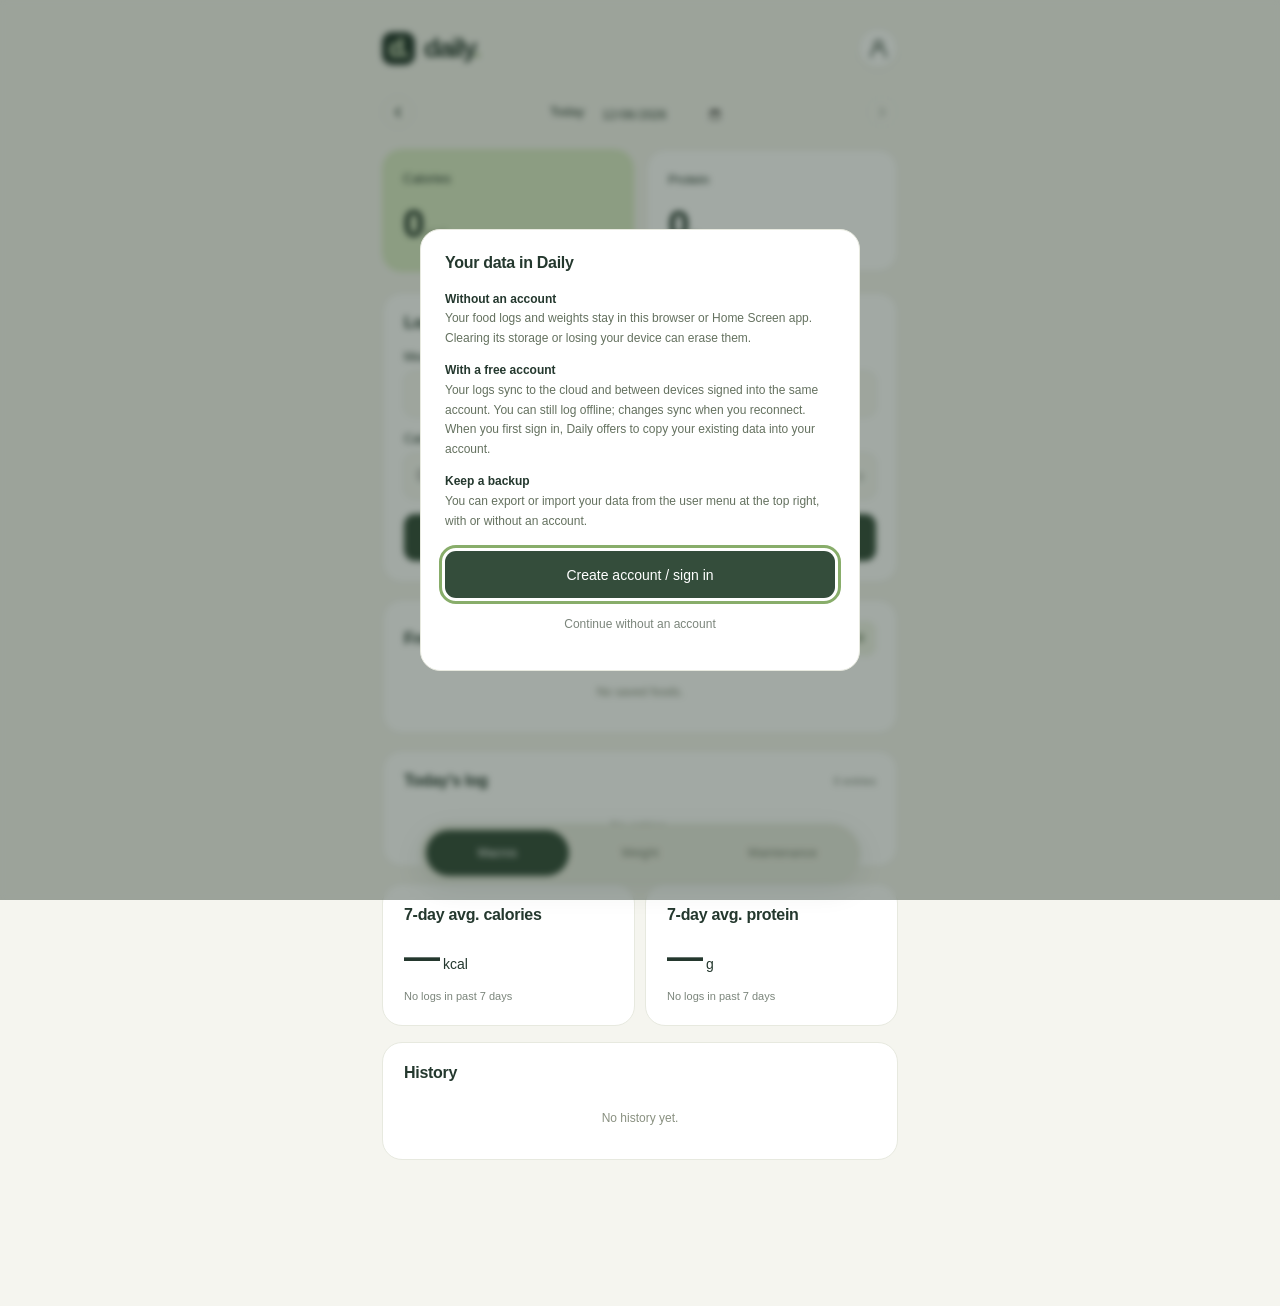
==== commit d50bb117: "Daily v49: collapsible menu categories and consistent preference labels" ====
--- a/index.html
+++ b/index.html
@@ -1,4 +1,4 @@
-<!doctype html><html lang="en"><head><meta charset="utf-8"><meta name="viewport" content="width=device-width,initial-scale=1,maximum-scale=1,user-scalable=no,viewport-fit=cover"><meta name="theme-color" content="#f5f5ef"><meta name="description" content="Simple daily calories, protein and weight. Optional accounts and cloud sync."><meta name="apple-mobile-web-app-capable" content="yes"><meta name="apple-mobile-web-app-status-bar-style" content="default"><link rel="manifest" href="manifest.webmanifest"><link rel="icon" href="icon.svg"><link rel="apple-touch-icon" href="icon.png"><title>Daily · Macros & Weight</title><script>try{const p=JSON.parse(localStorage.getItem('daily-macros-weight-v1-preferences')||'{}');if(p.theme==='dark')document.documentElement.dataset.theme='dark'}catch{}</script><link rel="stylesheet" href="style.css?v=48"></head><body>
+<!doctype html><html lang="en"><head><meta charset="utf-8"><meta name="viewport" content="width=device-width,initial-scale=1,maximum-scale=1,user-scalable=no,viewport-fit=cover"><meta name="theme-color" content="#f5f5ef"><meta name="description" content="Simple daily calories, protein and weight. Optional accounts and cloud sync."><meta name="apple-mobile-web-app-capable" content="yes"><meta name="apple-mobile-web-app-status-bar-style" content="default"><link rel="manifest" href="manifest.webmanifest"><link rel="icon" href="icon.svg"><link rel="apple-touch-icon" href="icon.png"><title>Daily · Macros & Weight</title><script>try{const p=JSON.parse(localStorage.getItem('daily-macros-weight-v1-preferences')||'{}');if(p.theme==='dark')document.documentElement.dataset.theme='dark'}catch{}</script><link rel="stylesheet" href="style.css?v=49"></head><body>
 <main><header><div class="brand"><span class="mark">d.</span><span>daily<span class="brand-dot">.</span></span></div><button id="user-menu-toggle" type="button" aria-label="Open account and settings" aria-haspopup="dialog" aria-controls="account-dialog" aria-expanded="false"><svg viewBox="0 0 24 24" width="23" height="23" fill="none" stroke="currentColor" stroke-width="1.7" stroke-linecap="round" stroke-linejoin="round" aria-hidden="true"><circle cx="12" cy="8" r="4"/><path d="M4.5 21v-2a7.5 7.5 0 0 1 15 0v2"/></svg></button></header>
 <section id="macro-page"><div class="day-picker"><button id="prev-day" aria-label="Previous day">‹</button><label><span id="day-label">Today</span><input id="macro-date" type="date" aria-label="Macro date"></label><button id="next-day" aria-label="Next day">›</button></div>
 <div class="totals"><div class="total green"><span>Calories</span><strong id="cal-total">0<span> kcal</span></strong></div><div class="total white"><span>Protein</span><strong id="protein-total">0<span> g</span></strong></div></div>
@@ -30,4 +30,4 @@
 <nav class="bottom-nav" aria-label="Pages"><span id="nav-pill"></span><button id="macro-tab" class="active" aria-current="page">Macros</button><button id="weight-tab">Weight</button><button id="maintenance-tab">Maintenance</button></nav>
 <input id="import-file" type="file" accept=".json,.csv,application/json,text/csv" hidden>
 <dialog id="food-dialog"><form id="food-form"><div class="card-title"><h2 id="food-dialog-title">Frequent food</h2><button class="icon-button" type="button" id="close-food" aria-label="Close">×</button></div><label>Food name<input id="food-name" required maxlength="120" placeholder="Chocolate milk"></label><div class="fields"><label>Calories<input id="food-cal" type="number" min="0" max="100000" step="any" inputmode="decimal" required placeholder="0"></label><label>Protein (g)<input id="food-protein" type="number" min="0" max="10000" step="any" inputmode="decimal" required placeholder="0"></label></div><div id="food-duplicate-notice" class="food-duplicate-notice" role="status" aria-live="polite" hidden>Already in frequent foods</div><button id="food-save" class="primary">Save food</button></form></dialog><dialog id="entry-dialog"><form id="edit-entry-form"><div class="card-title"><h2>Edit entry</h2><button id="close-entry" class="icon-button" type="button" aria-label="Close">×</button></div><p class="muted" id="edit-entry-date"></p><label>Meal name<input id="edit-entry-name" maxlength="120"></label><div class="fields"><label>Calories<input id="edit-entry-cal" type="number" min="0" max="100000" step="any" inputmode="decimal" required></label><label>Protein (g)<input id="edit-entry-protein" type="number" min="0" max="10000" step="any" inputmode="decimal" required></label></div><button class="primary">Save changes</button></form></dialog><dialog id="edit-weight-dialog"><form id="edit-weight-form"><div class="card-title"><h2>Edit weigh-in</h2><button class="icon-button" id="close-weight-edit" type="button" aria-label="Close">×</button></div><div class="fields"><label>Date<input id="edit-weight-date" type="date" required></label><label><span id="edit-weight-label">Weight (lb)</span><input id="edit-weight-value" type="number" min="0.01" max="2000" step="any" inputmode="decimal" required></label></div><button class="primary" type="submit">Save changes</button></form></dialog><dialog id="storage-notice" aria-labelledby="storage-notice-title"><div class="card-title"><h2 id="storage-notice-title">Your data in Daily</h2></div><div class="maintenance-explanation"><p><strong>Without an account</strong><br>Your food logs and weights stay in this browser or Home Screen app. Clearing its storage or losing your device can erase them.</p><p><strong>With a free account</strong><br>Your logs sync to the cloud and between devices signed into the same account. You can still log offline; changes sync when you reconnect. When you first sign in, Daily offers to copy your existing data into your account.</p><p><strong>Keep a backup</strong><br>You can export or import your data from the user menu at the top right, with or without an account.</p></div><button id="storage-notice-account" class="primary" type="button">Create account / sign in</button><button id="storage-notice-close" class="welcome-skip" type="button">Continue without an account</button></dialog>
-<dialog id="account-dialog" class="settings-drawer" aria-label="Account and settings"><section class="menu-section"><h3>Account</h3><p id="account-email" class="muted"></p><p id="cloud-status" role="status" aria-live="polite"></p><p id="cloud-unavailable" class="muted">Cloud sync is unavailable. You can still use Daily on this device.</p><form id="auth-form" hidden><h4>Sign in or create account</h4><label>Email<input id="account-login-email" type="email" autocomplete="email" required></label><button id="account-send-code" class="primary" type="submit">Email me a code</button></form><form id="code-form" hidden><label>Code from email<input id="account-code" name="otp" type="text" inputmode="numeric" autocomplete="one-time-code" pattern="[0-9 ]{6,20}" maxlength="20" required placeholder="Enter code"></label><button class="primary" type="submit">Sign in with code</button></form><div id="account-actions" hidden><button id="account-sync" class="menu-button" type="button">Sync now</button><button id="account-signout" class="menu-button" type="button">Sign out</button><button id="account-delete" class="menu-button danger" type="button">Delete account</button></div><p id="account-message" role="status" aria-live="polite"></p></section><section class="menu-section"><h3>Data</h3><button id="import-button" class="menu-button" type="button">Import data</button><button id="export-json" class="menu-button" type="button">Export JSON</button><button id="export-csv" class="menu-button" type="button">Export CSV</button></section><section class="menu-section"><h3>Preferences</h3><div id="theme-pill" class="preference-pill" role="group" aria-label="Appearance" data-selected="first"><span class="preference-indicator" aria-hidden="true"></span><button id="theme-light" type="button" aria-label="Light mode" aria-pressed="true"><svg viewBox="0 0 24 24" width="20" height="20" fill="none" stroke="currentColor" stroke-width="1.7" stroke-linecap="round" aria-hidden="true"><circle cx="12" cy="12" r="4"/><path d="M12 2v2m0 16v2M2 12h2m16 0h2M5 5l1.5 1.5m11 11L19 19M5 19l1.5-1.5m11-11L19 5"/></svg></button><button id="theme-dark" type="button" aria-label="Dark mode" aria-pressed="false"><svg viewBox="0 0 24 24" width="20" height="20" fill="none" stroke="currentColor" stroke-width="1.7" stroke-linecap="round" stroke-linejoin="round" aria-hidden="true"><path d="M20.3 15.2A8.8 8.8 0 0 1 8.8 3.7a8.8 8.8 0 1 0 11.5 11.5Z"/></svg></button></div><div id="weight-unit-pill" class="preference-pill" role="group" aria-label="Weight units" data-selected="first"><span class="preference-indicator" aria-hidden="true"></span><button id="weight-lb" type="button" aria-label="Pounds" aria-pressed="true">lbs</button><button id="weight-kg" type="button" aria-label="Kilograms" aria-pressed="false">kg</button></div><p id="default-page-label" class="preference-label">Default page</p><div id="default-page-pill" class="preference-pill" role="group" aria-labelledby="default-page-label" data-selected="first"><span class="preference-indicator" aria-hidden="true"></span><button id="default-page-macro" type="button" aria-pressed="true">Macros</button><button id="default-page-weight" type="button" aria-pressed="false">Weight</button></div></section><p class="drawer-version">v48</p></dialog><div id="toast" role="status" aria-live="polite"><span id="toast-message"></span><button id="undo-button" type="button" hidden>Undo</button></div><script type="module" src="app.mjs?v=48"></script></body></html>
+<dialog id="account-dialog" class="settings-drawer" aria-label="Account and settings"><section class="menu-section"><h3><button class="menu-category" id="account-category" type="button" aria-expanded="false" aria-controls="account-options">Account<svg viewBox="0 0 24 24" width="16" height="16" fill="none" stroke="currentColor" stroke-width="1.7" aria-hidden="true"><path d="m6 9 6 6 6-6"/></svg></button></h3><div id="account-options" hidden><p id="account-email" class="muted"></p><p id="cloud-status" role="status" aria-live="polite"></p><p id="cloud-unavailable" class="muted">Cloud sync is unavailable. You can still use Daily on this device.</p><form id="auth-form" hidden><h4>Sign in or create account</h4><label>Email<input id="account-login-email" type="email" autocomplete="email" required></label><button id="account-send-code" class="primary" type="submit">Email me a code</button></form><form id="code-form" hidden><label>Code from email<input id="account-code" name="otp" type="text" inputmode="numeric" autocomplete="one-time-code" pattern="[0-9 ]{6,20}" maxlength="20" required placeholder="Enter code"></label><button class="primary" type="submit">Sign in with code</button></form><div id="account-actions" hidden><button id="account-sync" class="menu-button" type="button">Sync now</button><button id="account-signout" class="menu-button" type="button">Sign out</button><button id="account-delete" class="menu-button danger" type="button">Delete account</button></div><p id="account-message" role="status" aria-live="polite"></p></div></section><section class="menu-section"><h3><button class="menu-category" id="data-category" type="button" aria-expanded="false" aria-controls="data-options">Data<svg viewBox="0 0 24 24" width="16" height="16" fill="none" stroke="currentColor" stroke-width="1.7" aria-hidden="true"><path d="m6 9 6 6 6-6"/></svg></button></h3><div id="data-options" hidden><button id="import-button" class="menu-button" type="button">Import data</button><button id="export-json" class="menu-button" type="button">Export JSON</button><button id="export-csv" class="menu-button" type="button">Export CSV</button></div></section><section class="menu-section"><h3><button class="menu-category" id="preferences-category" type="button" aria-expanded="false" aria-controls="preferences-options">Preferences<svg viewBox="0 0 24 24" width="16" height="16" fill="none" stroke="currentColor" stroke-width="1.7" aria-hidden="true"><path d="m6 9 6 6 6-6"/></svg></button></h3><div id="preferences-options" hidden><p id="theme-label" class="preference-label">Theme</p><div id="theme-pill" class="preference-pill" role="group" aria-labelledby="theme-label" data-selected="first"><span class="preference-indicator" aria-hidden="true"></span><button id="theme-light" type="button" aria-label="Light mode" aria-pressed="true"><svg viewBox="0 0 24 24" width="20" height="20" fill="none" stroke="currentColor" stroke-width="1.7" stroke-linecap="round" aria-hidden="true"><circle cx="12" cy="12" r="4"/><path d="M12 2v2m0 16v2M2 12h2m16 0h2M5 5l1.5 1.5m11 11L19 19M5 19l1.5-1.5m11-11L19 5"/></svg></button><button id="theme-dark" type="button" aria-label="Dark mode" aria-pressed="false"><svg viewBox="0 0 24 24" width="20" height="20" fill="none" stroke="currentColor" stroke-width="1.7" stroke-linecap="round" stroke-linejoin="round" aria-hidden="true"><path d="M20.3 15.2A8.8 8.8 0 0 1 8.8 3.7a8.8 8.8 0 1 0 11.5 11.5Z"/></svg></button></div><p id="weight-unit-label" class="preference-label">Units</p><div id="weight-unit-pill" class="preference-pill" role="group" aria-labelledby="weight-unit-label" data-selected="first"><span class="preference-indicator" aria-hidden="true"></span><button id="weight-lb" type="button" aria-label="Pounds" aria-pressed="true">lbs</button><button id="weight-kg" type="button" aria-label="Kilograms" aria-pressed="false">kg</button></div><p id="default-page-label" class="preference-label">Default page</p><div id="default-page-pill" class="preference-pill" role="group" aria-labelledby="default-page-label" data-selected="first"><span class="preference-indicator" aria-hidden="true"></span><button id="default-page-macro" type="button" aria-pressed="true">Macros</button><button id="default-page-weight" type="button" aria-pressed="false">Weight</button></div></div></section><p class="drawer-version">v49</p></dialog><div id="toast" role="status" aria-live="polite"><span id="toast-message"></span><button id="undo-button" type="button" hidden>Undo</button></div><script type="module" src="app.mjs?v=49"></script></body></html>
--- a/style.css
+++ b/style.css
@@ -199,3 +199,11 @@
 
 .preference-label{font-size:12px;color:var(--muted);margin:18px 0 0}
 .preference-label+.preference-pill{margin-top:8px}
+
+.menu-section{padding:8px 0}
+.menu-section h3{margin:0}
+.menu-category{display:flex;align-items:center;justify-content:space-between;gap:8px;width:100%;min-height:44px;padding:10px 0;border:0;background:transparent;color:var(--ink);font:inherit;font-weight:600;text-align:left;border-radius:8px}
+.menu-category svg{flex-shrink:0;transition:transform .2s ease}
+.menu-category[aria-expanded="true"] svg{transform:rotate(180deg)}
+.menu-section>div{padding-bottom:12px}
+.menu-section>div>.preference-label:first-child{margin-top:8px}
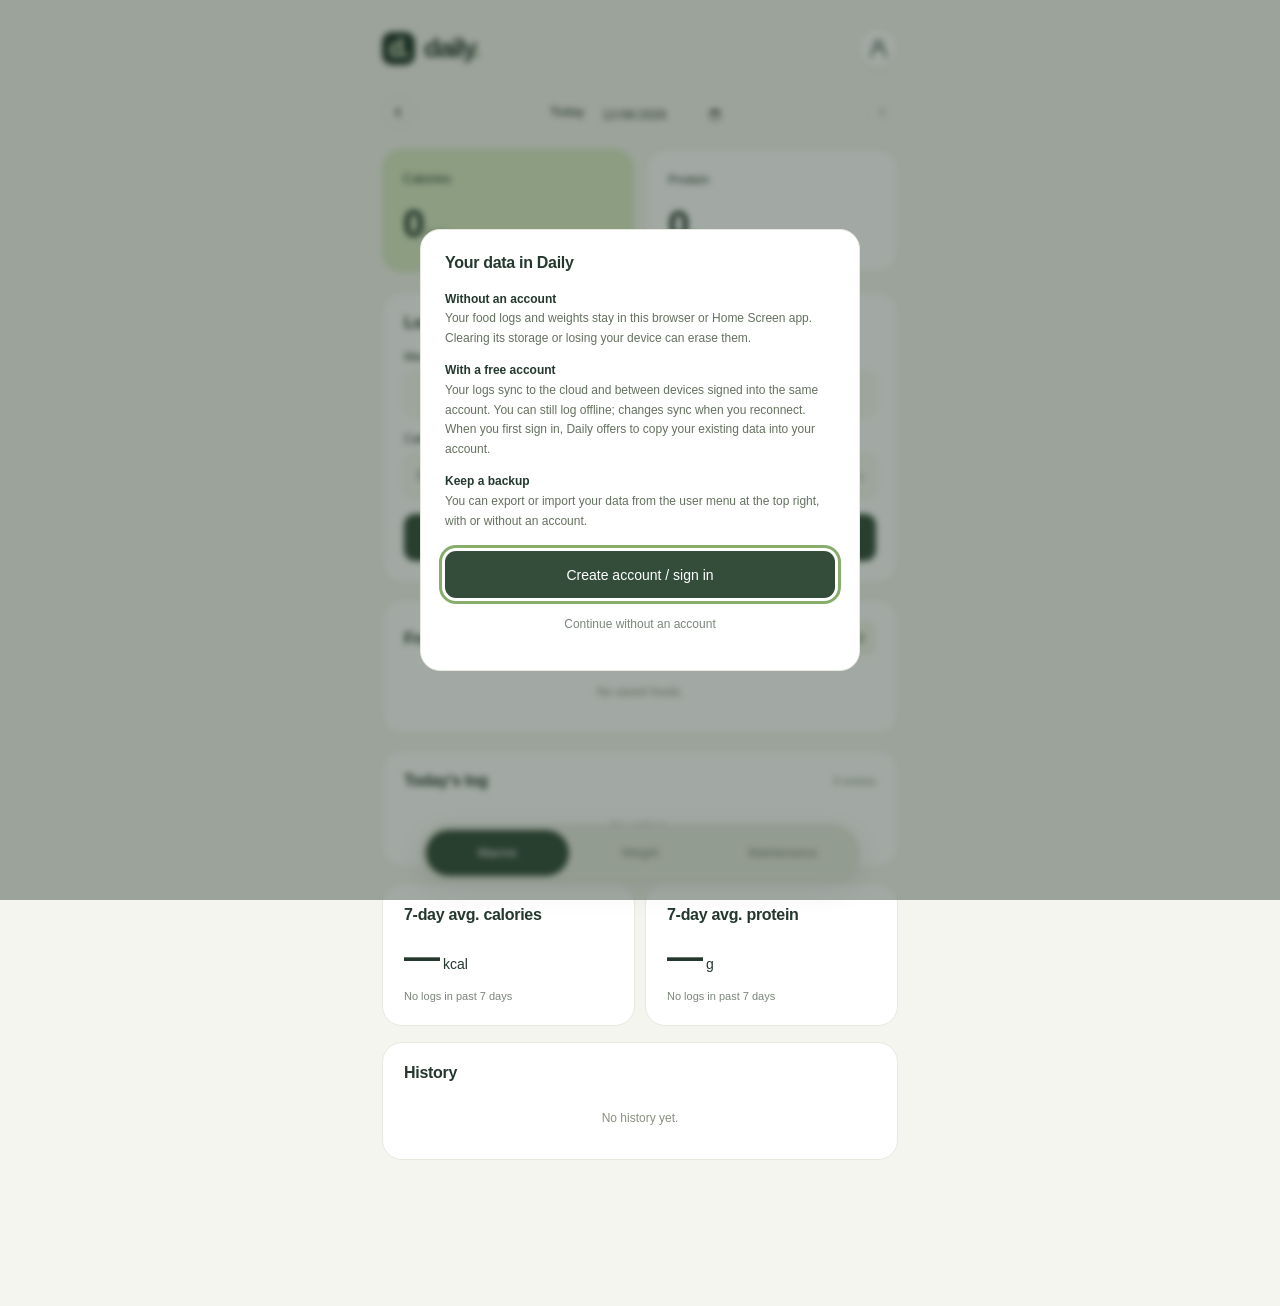
==== commit 7b366865: "Daily v51: display private-safe report delivery diagnostic codes in app" ====
--- a/index.html
+++ b/index.html
@@ -1,4 +1,4 @@
-<!doctype html><html lang="en"><head><meta charset="utf-8"><meta name="viewport" content="width=device-width,initial-scale=1,maximum-scale=1,user-scalable=no,viewport-fit=cover"><meta name="theme-color" content="#f5f5ef"><meta name="description" content="Simple daily calories, protein and weight. Optional accounts and cloud sync."><meta name="apple-mobile-web-app-capable" content="yes"><meta name="apple-mobile-web-app-status-bar-style" content="default"><link rel="manifest" href="manifest.webmanifest"><link rel="icon" href="icon.svg"><link rel="apple-touch-icon" href="icon.png"><title>Daily · Macros & Weight</title><script>try{const p=JSON.parse(localStorage.getItem('daily-macros-weight-v1-preferences')||'{}');if(p.theme==='dark')document.documentElement.dataset.theme='dark'}catch{}</script><link rel="stylesheet" href="style.css?v=49"></head><body>
+<!doctype html><html lang="en"><head><meta charset="utf-8"><meta name="viewport" content="width=device-width,initial-scale=1,maximum-scale=1,user-scalable=no,viewport-fit=cover"><meta name="theme-color" content="#f5f5ef"><meta name="description" content="Simple daily calories, protein and weight. Optional accounts and cloud sync."><meta name="apple-mobile-web-app-capable" content="yes"><meta name="apple-mobile-web-app-status-bar-style" content="default"><link rel="manifest" href="manifest.webmanifest"><link rel="icon" href="icon.svg"><link rel="apple-touch-icon" href="icon.png"><title>Daily · Macros & Weight</title><script>try{const p=JSON.parse(localStorage.getItem('daily-macros-weight-v1-preferences')||'{}');if(p.theme==='dark')document.documentElement.dataset.theme='dark'}catch{}</script><link rel="stylesheet" href="style.css?v=51"></head><body>
 <main><header><div class="brand"><span class="mark">d.</span><span>daily<span class="brand-dot">.</span></span></div><button id="user-menu-toggle" type="button" aria-label="Open account and settings" aria-haspopup="dialog" aria-controls="account-dialog" aria-expanded="false"><svg viewBox="0 0 24 24" width="23" height="23" fill="none" stroke="currentColor" stroke-width="1.7" stroke-linecap="round" stroke-linejoin="round" aria-hidden="true"><circle cx="12" cy="8" r="4"/><path d="M4.5 21v-2a7.5 7.5 0 0 1 15 0v2"/></svg></button></header>
 <section id="macro-page"><div class="day-picker"><button id="prev-day" aria-label="Previous day">‹</button><label><span id="day-label">Today</span><input id="macro-date" type="date" aria-label="Macro date"></label><button id="next-day" aria-label="Next day">›</button></div>
 <div class="totals"><div class="total green"><span>Calories</span><strong id="cal-total">0<span> kcal</span></strong></div><div class="total white"><span>Protein</span><strong id="protein-total">0<span> g</span></strong></div></div>
@@ -30,4 +30,4 @@
 <nav class="bottom-nav" aria-label="Pages"><span id="nav-pill"></span><button id="macro-tab" class="active" aria-current="page">Macros</button><button id="weight-tab">Weight</button><button id="maintenance-tab">Maintenance</button></nav>
 <input id="import-file" type="file" accept=".json,.csv,application/json,text/csv" hidden>
 <dialog id="food-dialog"><form id="food-form"><div class="card-title"><h2 id="food-dialog-title">Frequent food</h2><button class="icon-button" type="button" id="close-food" aria-label="Close">×</button></div><label>Food name<input id="food-name" required maxlength="120" placeholder="Chocolate milk"></label><div class="fields"><label>Calories<input id="food-cal" type="number" min="0" max="100000" step="any" inputmode="decimal" required placeholder="0"></label><label>Protein (g)<input id="food-protein" type="number" min="0" max="10000" step="any" inputmode="decimal" required placeholder="0"></label></div><div id="food-duplicate-notice" class="food-duplicate-notice" role="status" aria-live="polite" hidden>Already in frequent foods</div><button id="food-save" class="primary">Save food</button></form></dialog><dialog id="entry-dialog"><form id="edit-entry-form"><div class="card-title"><h2>Edit entry</h2><button id="close-entry" class="icon-button" type="button" aria-label="Close">×</button></div><p class="muted" id="edit-entry-date"></p><label>Meal name<input id="edit-entry-name" maxlength="120"></label><div class="fields"><label>Calories<input id="edit-entry-cal" type="number" min="0" max="100000" step="any" inputmode="decimal" required></label><label>Protein (g)<input id="edit-entry-protein" type="number" min="0" max="10000" step="any" inputmode="decimal" required></label></div><button class="primary">Save changes</button></form></dialog><dialog id="edit-weight-dialog"><form id="edit-weight-form"><div class="card-title"><h2>Edit weigh-in</h2><button class="icon-button" id="close-weight-edit" type="button" aria-label="Close">×</button></div><div class="fields"><label>Date<input id="edit-weight-date" type="date" required></label><label><span id="edit-weight-label">Weight (lb)</span><input id="edit-weight-value" type="number" min="0.01" max="2000" step="any" inputmode="decimal" required></label></div><button class="primary" type="submit">Save changes</button></form></dialog><dialog id="storage-notice" aria-labelledby="storage-notice-title"><div class="card-title"><h2 id="storage-notice-title">Your data in Daily</h2></div><div class="maintenance-explanation"><p><strong>Without an account</strong><br>Your food logs and weights stay in this browser or Home Screen app. Clearing its storage or losing your device can erase them.</p><p><strong>With a free account</strong><br>Your logs sync to the cloud and between devices signed into the same account. You can still log offline; changes sync when you reconnect. When you first sign in, Daily offers to copy your existing data into your account.</p><p><strong>Keep a backup</strong><br>You can export or import your data from the user menu at the top right, with or without an account.</p></div><button id="storage-notice-account" class="primary" type="button">Create account / sign in</button><button id="storage-notice-close" class="welcome-skip" type="button">Continue without an account</button></dialog>
-<dialog id="account-dialog" class="settings-drawer" aria-label="Account and settings"><section class="menu-section"><h3><button class="menu-category" id="account-category" type="button" aria-expanded="false" aria-controls="account-options">Account<svg viewBox="0 0 24 24" width="16" height="16" fill="none" stroke="currentColor" stroke-width="1.7" aria-hidden="true"><path d="m6 9 6 6 6-6"/></svg></button></h3><div id="account-options" hidden><p id="account-email" class="muted"></p><p id="cloud-status" role="status" aria-live="polite"></p><p id="cloud-unavailable" class="muted">Cloud sync is unavailable. You can still use Daily on this device.</p><form id="auth-form" hidden><h4>Sign in or create account</h4><label>Email<input id="account-login-email" type="email" autocomplete="email" required></label><button id="account-send-code" class="primary" type="submit">Email me a code</button></form><form id="code-form" hidden><label>Code from email<input id="account-code" name="otp" type="text" inputmode="numeric" autocomplete="one-time-code" pattern="[0-9 ]{6,20}" maxlength="20" required placeholder="Enter code"></label><button class="primary" type="submit">Sign in with code</button></form><div id="account-actions" hidden><button id="account-sync" class="menu-button" type="button">Sync now</button><button id="account-signout" class="menu-button" type="button">Sign out</button><button id="account-delete" class="menu-button danger" type="button">Delete account</button></div><p id="account-message" role="status" aria-live="polite"></p></div></section><section class="menu-section"><h3><button class="menu-category" id="data-category" type="button" aria-expanded="false" aria-controls="data-options">Data<svg viewBox="0 0 24 24" width="16" height="16" fill="none" stroke="currentColor" stroke-width="1.7" aria-hidden="true"><path d="m6 9 6 6 6-6"/></svg></button></h3><div id="data-options" hidden><button id="import-button" class="menu-button" type="button">Import data</button><button id="export-json" class="menu-button" type="button">Export JSON</button><button id="export-csv" class="menu-button" type="button">Export CSV</button></div></section><section class="menu-section"><h3><button class="menu-category" id="preferences-category" type="button" aria-expanded="false" aria-controls="preferences-options">Preferences<svg viewBox="0 0 24 24" width="16" height="16" fill="none" stroke="currentColor" stroke-width="1.7" aria-hidden="true"><path d="m6 9 6 6 6-6"/></svg></button></h3><div id="preferences-options" hidden><p id="theme-label" class="preference-label">Theme</p><div id="theme-pill" class="preference-pill" role="group" aria-labelledby="theme-label" data-selected="first"><span class="preference-indicator" aria-hidden="true"></span><button id="theme-light" type="button" aria-label="Light mode" aria-pressed="true"><svg viewBox="0 0 24 24" width="20" height="20" fill="none" stroke="currentColor" stroke-width="1.7" stroke-linecap="round" aria-hidden="true"><circle cx="12" cy="12" r="4"/><path d="M12 2v2m0 16v2M2 12h2m16 0h2M5 5l1.5 1.5m11 11L19 19M5 19l1.5-1.5m11-11L19 5"/></svg></button><button id="theme-dark" type="button" aria-label="Dark mode" aria-pressed="false"><svg viewBox="0 0 24 24" width="20" height="20" fill="none" stroke="currentColor" stroke-width="1.7" stroke-linecap="round" stroke-linejoin="round" aria-hidden="true"><path d="M20.3 15.2A8.8 8.8 0 0 1 8.8 3.7a8.8 8.8 0 1 0 11.5 11.5Z"/></svg></button></div><p id="weight-unit-label" class="preference-label">Units</p><div id="weight-unit-pill" class="preference-pill" role="group" aria-labelledby="weight-unit-label" data-selected="first"><span class="preference-indicator" aria-hidden="true"></span><button id="weight-lb" type="button" aria-label="Pounds" aria-pressed="true">lbs</button><button id="weight-kg" type="button" aria-label="Kilograms" aria-pressed="false">kg</button></div><p id="default-page-label" class="preference-label">Default page</p><div id="default-page-pill" class="preference-pill" role="group" aria-labelledby="default-page-label" data-selected="first"><span class="preference-indicator" aria-hidden="true"></span><button id="default-page-macro" type="button" aria-pressed="true">Macros</button><button id="default-page-weight" type="button" aria-pressed="false">Weight</button></div></div></section><p class="drawer-version">v49</p></dialog><div id="toast" role="status" aria-live="polite"><span id="toast-message"></span><button id="undo-button" type="button" hidden>Undo</button></div><script type="module" src="app.mjs?v=49"></script></body></html>
+<dialog id="account-dialog" class="settings-drawer" aria-label="Account and settings"><div class="drawer-content"><section class="menu-section"><h3><button class="menu-category" id="account-category" type="button" aria-expanded="false" aria-controls="account-options">Account<svg viewBox="0 0 24 24" width="16" height="16" fill="none" stroke="currentColor" stroke-width="1.7" aria-hidden="true"><path d="m6 9 6 6 6-6"/></svg></button></h3><div id="account-options" hidden><p id="account-email" class="muted"></p><p id="cloud-status" role="status" aria-live="polite"></p><p id="cloud-unavailable" class="muted">Cloud sync is unavailable. You can still use Daily on this device.</p><form id="auth-form" hidden><h4>Sign in or create account</h4><label>Email<input id="account-login-email" type="email" autocomplete="email" required></label><button id="account-send-code" class="primary" type="submit">Email me a code</button></form><form id="code-form" hidden><label>Code from email<input id="account-code" name="otp" type="text" inputmode="numeric" autocomplete="one-time-code" pattern="[0-9 ]{6,20}" maxlength="20" required placeholder="Enter code"></label><button class="primary" type="submit">Sign in with code</button></form><div id="account-actions" hidden><button id="account-sync" class="menu-button" type="button">Sync now</button><button id="account-signout" class="menu-button" type="button">Sign out</button><button id="account-delete" class="menu-button danger" type="button">Delete account</button></div><p id="account-message" role="status" aria-live="polite"></p></div></section><section class="menu-section"><h3><button class="menu-category" id="data-category" type="button" aria-expanded="false" aria-controls="data-options">Data<svg viewBox="0 0 24 24" width="16" height="16" fill="none" stroke="currentColor" stroke-width="1.7" aria-hidden="true"><path d="m6 9 6 6 6-6"/></svg></button></h3><div id="data-options" hidden><button id="import-button" class="menu-button" type="button">Import data</button><button id="export-json" class="menu-button" type="button">Export JSON</button><button id="export-csv" class="menu-button" type="button">Export CSV</button></div></section><section class="menu-section"><h3><button class="menu-category" id="preferences-category" type="button" aria-expanded="false" aria-controls="preferences-options">Preferences<svg viewBox="0 0 24 24" width="16" height="16" fill="none" stroke="currentColor" stroke-width="1.7" aria-hidden="true"><path d="m6 9 6 6 6-6"/></svg></button></h3><div id="preferences-options" hidden><p id="theme-label" class="preference-label">Theme</p><div id="theme-pill" class="preference-pill" role="group" aria-labelledby="theme-label" data-selected="first"><span class="preference-indicator" aria-hidden="true"></span><button id="theme-light" type="button" aria-label="Light mode" aria-pressed="true"><svg viewBox="0 0 24 24" width="20" height="20" fill="none" stroke="currentColor" stroke-width="1.7" stroke-linecap="round" aria-hidden="true"><circle cx="12" cy="12" r="4"/><path d="M12 2v2m0 16v2M2 12h2m16 0h2M5 5l1.5 1.5m11 11L19 19M5 19l1.5-1.5m11-11L19 5"/></svg></button><button id="theme-dark" type="button" aria-label="Dark mode" aria-pressed="false"><svg viewBox="0 0 24 24" width="20" height="20" fill="none" stroke="currentColor" stroke-width="1.7" stroke-linecap="round" stroke-linejoin="round" aria-hidden="true"><path d="M20.3 15.2A8.8 8.8 0 0 1 8.8 3.7a8.8 8.8 0 1 0 11.5 11.5Z"/></svg></button></div><p id="weight-unit-label" class="preference-label">Units</p><div id="weight-unit-pill" class="preference-pill" role="group" aria-labelledby="weight-unit-label" data-selected="first"><span class="preference-indicator" aria-hidden="true"></span><button id="weight-lb" type="button" aria-label="Pounds" aria-pressed="true">lbs</button><button id="weight-kg" type="button" aria-label="Kilograms" aria-pressed="false">kg</button></div><p id="default-page-label" class="preference-label">Default page</p><div id="default-page-pill" class="preference-pill" role="group" aria-labelledby="default-page-label" data-selected="first"><span class="preference-indicator" aria-hidden="true"></span><button id="default-page-macro" type="button" aria-pressed="true">Macros</button><button id="default-page-weight" type="button" aria-pressed="false">Weight</button></div></div></section></div><footer class="drawer-footer"><button id="report-issue" type="button" class="menu-button">Report an issue</button><p class="drawer-version">v51</p></footer></dialog><dialog id="issue-dialog" aria-labelledby="issue-title"><form id="issue-form"><h2 id="issue-title">Report an issue</h2><label for="issue-description">What went wrong?</label><textarea id="issue-description" rows="6" maxlength="4000" required placeholder="Describe what happened and what you expected."></textarea><p class="muted">Please do not include passwords, login codes, or private health information.</p><p id="issue-status" role="status" aria-live="polite"></p><div class="issue-actions"><button id="issue-cancel" type="button">Cancel</button><button id="issue-send" class="primary" type="submit">Send report</button></div></form></dialog><div id="toast" role="status" aria-live="polite"><span id="toast-message"></span><button id="undo-button" type="button" hidden>Undo</button></div><script type="module" src="app.mjs?v=51"></script></body></html>
--- a/style.css
+++ b/style.css
@@ -207,3 +207,14 @@
 .menu-category[aria-expanded="true"] svg{transform:rotate(180deg)}
 .menu-section>div{padding-bottom:12px}
 .menu-section>div>.preference-label:first-child{margin-top:8px}
+
+#account-dialog.settings-drawer{overflow:hidden}
+#account-dialog.settings-drawer[open]{display:flex;flex-direction:column}
+.drawer-content{flex:1;min-height:0;overflow-y:auto;overscroll-behavior:contain;scrollbar-width:thin}
+.drawer-footer{flex-shrink:0;border-top:1px solid var(--line);padding-top:10px}
+.drawer-footer .drawer-version{margin:10px 0 0}
+#issue-form h2{margin:0 0 20px}
+#issue-description{display:block;resize:vertical;width:100%;margin-top:8px;padding:12px;border:1px solid var(--line);border-radius:12px;background:var(--bg);color:var(--ink);font:inherit;font-size:16px}
+#issue-form .muted{font-size:12px;line-height:1.5}
+.issue-actions{display:flex;justify-content:flex-end;gap:10px;margin-top:18px}
+#issue-status{font-size:12px;line-height:1.6;overflow-wrap:anywhere}
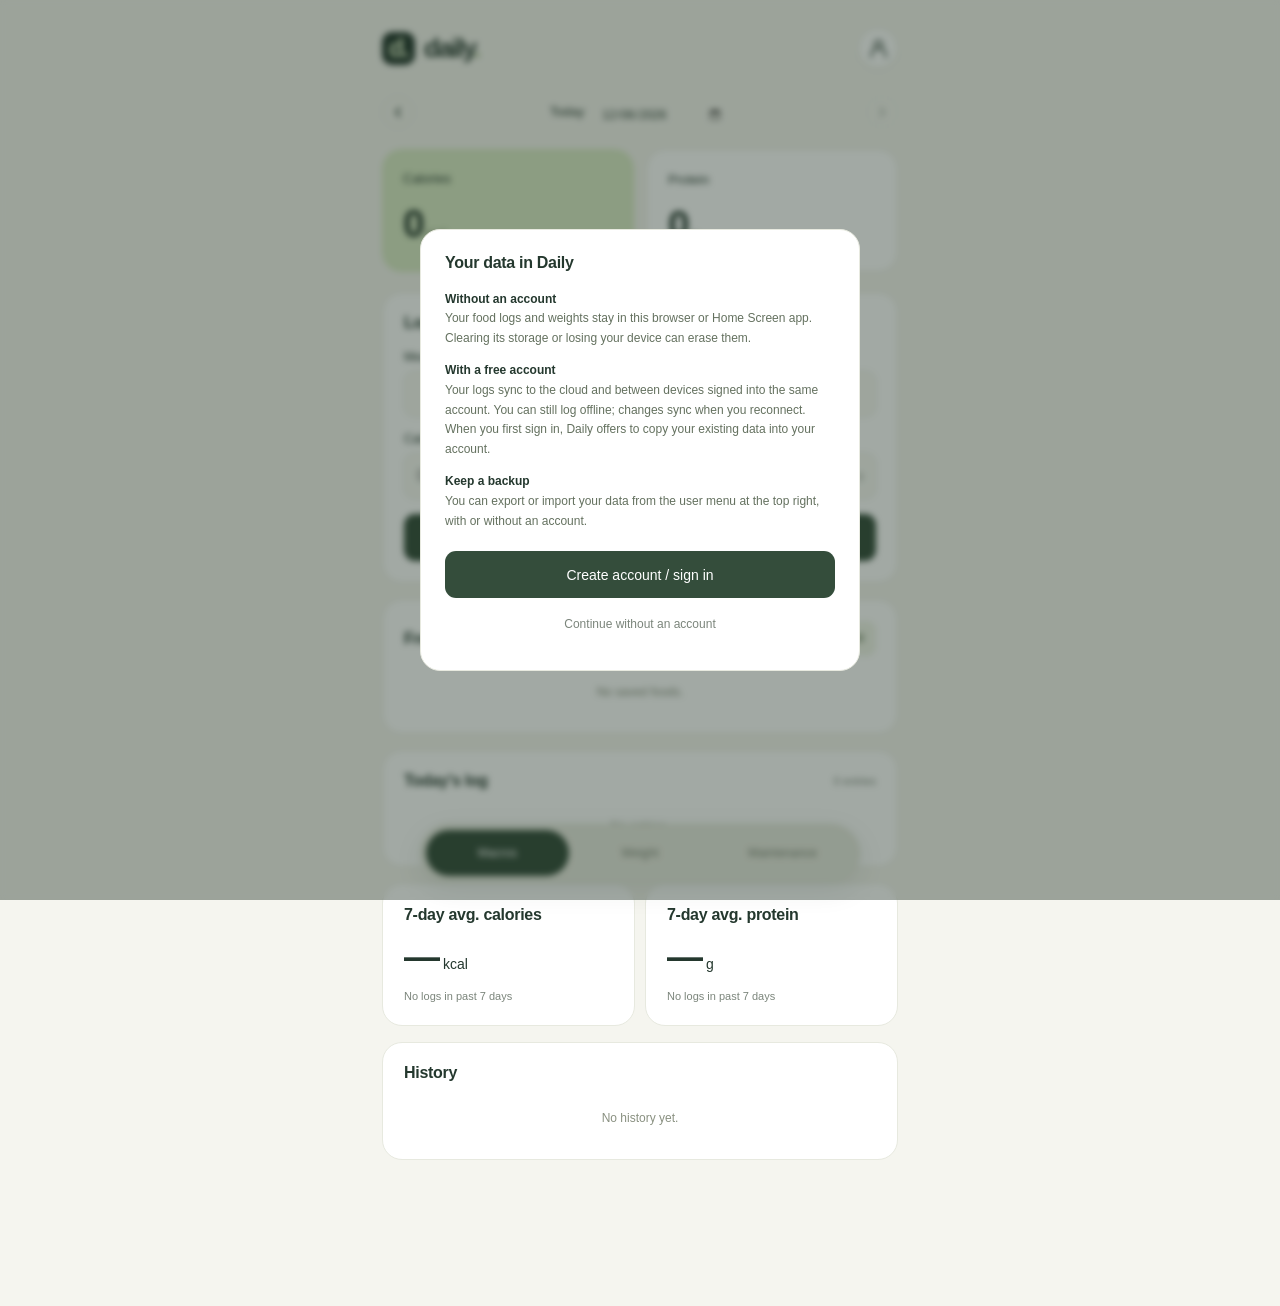
==== commit dafec8f7: "Daily v52: preserve frequent-food ordering through sync and suppress pointer focus outlines" ====
--- a/index.html
+++ b/index.html
@@ -1,4 +1,4 @@
-<!doctype html><html lang="en"><head><meta charset="utf-8"><meta name="viewport" content="width=device-width,initial-scale=1,maximum-scale=1,user-scalable=no,viewport-fit=cover"><meta name="theme-color" content="#f5f5ef"><meta name="description" content="Simple daily calories, protein and weight. Optional accounts and cloud sync."><meta name="apple-mobile-web-app-capable" content="yes"><meta name="apple-mobile-web-app-status-bar-style" content="default"><link rel="manifest" href="manifest.webmanifest"><link rel="icon" href="icon.svg"><link rel="apple-touch-icon" href="icon.png"><title>Daily · Macros & Weight</title><script>try{const p=JSON.parse(localStorage.getItem('daily-macros-weight-v1-preferences')||'{}');if(p.theme==='dark')document.documentElement.dataset.theme='dark'}catch{}</script><link rel="stylesheet" href="style.css?v=51"></head><body>
+<!doctype html><html lang="en"><head><meta charset="utf-8"><meta name="viewport" content="width=device-width,initial-scale=1,maximum-scale=1,user-scalable=no,viewport-fit=cover"><meta name="theme-color" content="#f5f5ef"><meta name="description" content="Simple daily calories, protein and weight. Optional accounts and cloud sync."><meta name="apple-mobile-web-app-capable" content="yes"><meta name="apple-mobile-web-app-status-bar-style" content="default"><link rel="manifest" href="manifest.webmanifest"><link rel="icon" href="icon.svg"><link rel="apple-touch-icon" href="icon.png"><title>Daily · Macros & Weight</title><script>try{const p=JSON.parse(localStorage.getItem('daily-macros-weight-v1-preferences')||'{}');if(p.theme==='dark')document.documentElement.dataset.theme='dark'}catch{}</script><link rel="stylesheet" href="style.css?v=52"></head><body>
 <main><header><div class="brand"><span class="mark">d.</span><span>daily<span class="brand-dot">.</span></span></div><button id="user-menu-toggle" type="button" aria-label="Open account and settings" aria-haspopup="dialog" aria-controls="account-dialog" aria-expanded="false"><svg viewBox="0 0 24 24" width="23" height="23" fill="none" stroke="currentColor" stroke-width="1.7" stroke-linecap="round" stroke-linejoin="round" aria-hidden="true"><circle cx="12" cy="8" r="4"/><path d="M4.5 21v-2a7.5 7.5 0 0 1 15 0v2"/></svg></button></header>
 <section id="macro-page"><div class="day-picker"><button id="prev-day" aria-label="Previous day">‹</button><label><span id="day-label">Today</span><input id="macro-date" type="date" aria-label="Macro date"></label><button id="next-day" aria-label="Next day">›</button></div>
 <div class="totals"><div class="total green"><span>Calories</span><strong id="cal-total">0<span> kcal</span></strong></div><div class="total white"><span>Protein</span><strong id="protein-total">0<span> g</span></strong></div></div>
@@ -30,4 +30,4 @@
 <nav class="bottom-nav" aria-label="Pages"><span id="nav-pill"></span><button id="macro-tab" class="active" aria-current="page">Macros</button><button id="weight-tab">Weight</button><button id="maintenance-tab">Maintenance</button></nav>
 <input id="import-file" type="file" accept=".json,.csv,application/json,text/csv" hidden>
 <dialog id="food-dialog"><form id="food-form"><div class="card-title"><h2 id="food-dialog-title">Frequent food</h2><button class="icon-button" type="button" id="close-food" aria-label="Close">×</button></div><label>Food name<input id="food-name" required maxlength="120" placeholder="Chocolate milk"></label><div class="fields"><label>Calories<input id="food-cal" type="number" min="0" max="100000" step="any" inputmode="decimal" required placeholder="0"></label><label>Protein (g)<input id="food-protein" type="number" min="0" max="10000" step="any" inputmode="decimal" required placeholder="0"></label></div><div id="food-duplicate-notice" class="food-duplicate-notice" role="status" aria-live="polite" hidden>Already in frequent foods</div><button id="food-save" class="primary">Save food</button></form></dialog><dialog id="entry-dialog"><form id="edit-entry-form"><div class="card-title"><h2>Edit entry</h2><button id="close-entry" class="icon-button" type="button" aria-label="Close">×</button></div><p class="muted" id="edit-entry-date"></p><label>Meal name<input id="edit-entry-name" maxlength="120"></label><div class="fields"><label>Calories<input id="edit-entry-cal" type="number" min="0" max="100000" step="any" inputmode="decimal" required></label><label>Protein (g)<input id="edit-entry-protein" type="number" min="0" max="10000" step="any" inputmode="decimal" required></label></div><button class="primary">Save changes</button></form></dialog><dialog id="edit-weight-dialog"><form id="edit-weight-form"><div class="card-title"><h2>Edit weigh-in</h2><button class="icon-button" id="close-weight-edit" type="button" aria-label="Close">×</button></div><div class="fields"><label>Date<input id="edit-weight-date" type="date" required></label><label><span id="edit-weight-label">Weight (lb)</span><input id="edit-weight-value" type="number" min="0.01" max="2000" step="any" inputmode="decimal" required></label></div><button class="primary" type="submit">Save changes</button></form></dialog><dialog id="storage-notice" aria-labelledby="storage-notice-title"><div class="card-title"><h2 id="storage-notice-title">Your data in Daily</h2></div><div class="maintenance-explanation"><p><strong>Without an account</strong><br>Your food logs and weights stay in this browser or Home Screen app. Clearing its storage or losing your device can erase them.</p><p><strong>With a free account</strong><br>Your logs sync to the cloud and between devices signed into the same account. You can still log offline; changes sync when you reconnect. When you first sign in, Daily offers to copy your existing data into your account.</p><p><strong>Keep a backup</strong><br>You can export or import your data from the user menu at the top right, with or without an account.</p></div><button id="storage-notice-account" class="primary" type="button">Create account / sign in</button><button id="storage-notice-close" class="welcome-skip" type="button">Continue without an account</button></dialog>
-<dialog id="account-dialog" class="settings-drawer" aria-label="Account and settings"><div class="drawer-content"><section class="menu-section"><h3><button class="menu-category" id="account-category" type="button" aria-expanded="false" aria-controls="account-options">Account<svg viewBox="0 0 24 24" width="16" height="16" fill="none" stroke="currentColor" stroke-width="1.7" aria-hidden="true"><path d="m6 9 6 6 6-6"/></svg></button></h3><div id="account-options" hidden><p id="account-email" class="muted"></p><p id="cloud-status" role="status" aria-live="polite"></p><p id="cloud-unavailable" class="muted">Cloud sync is unavailable. You can still use Daily on this device.</p><form id="auth-form" hidden><h4>Sign in or create account</h4><label>Email<input id="account-login-email" type="email" autocomplete="email" required></label><button id="account-send-code" class="primary" type="submit">Email me a code</button></form><form id="code-form" hidden><label>Code from email<input id="account-code" name="otp" type="text" inputmode="numeric" autocomplete="one-time-code" pattern="[0-9 ]{6,20}" maxlength="20" required placeholder="Enter code"></label><button class="primary" type="submit">Sign in with code</button></form><div id="account-actions" hidden><button id="account-sync" class="menu-button" type="button">Sync now</button><button id="account-signout" class="menu-button" type="button">Sign out</button><button id="account-delete" class="menu-button danger" type="button">Delete account</button></div><p id="account-message" role="status" aria-live="polite"></p></div></section><section class="menu-section"><h3><button class="menu-category" id="data-category" type="button" aria-expanded="false" aria-controls="data-options">Data<svg viewBox="0 0 24 24" width="16" height="16" fill="none" stroke="currentColor" stroke-width="1.7" aria-hidden="true"><path d="m6 9 6 6 6-6"/></svg></button></h3><div id="data-options" hidden><button id="import-button" class="menu-button" type="button">Import data</button><button id="export-json" class="menu-button" type="button">Export JSON</button><button id="export-csv" class="menu-button" type="button">Export CSV</button></div></section><section class="menu-section"><h3><button class="menu-category" id="preferences-category" type="button" aria-expanded="false" aria-controls="preferences-options">Preferences<svg viewBox="0 0 24 24" width="16" height="16" fill="none" stroke="currentColor" stroke-width="1.7" aria-hidden="true"><path d="m6 9 6 6 6-6"/></svg></button></h3><div id="preferences-options" hidden><p id="theme-label" class="preference-label">Theme</p><div id="theme-pill" class="preference-pill" role="group" aria-labelledby="theme-label" data-selected="first"><span class="preference-indicator" aria-hidden="true"></span><button id="theme-light" type="button" aria-label="Light mode" aria-pressed="true"><svg viewBox="0 0 24 24" width="20" height="20" fill="none" stroke="currentColor" stroke-width="1.7" stroke-linecap="round" aria-hidden="true"><circle cx="12" cy="12" r="4"/><path d="M12 2v2m0 16v2M2 12h2m16 0h2M5 5l1.5 1.5m11 11L19 19M5 19l1.5-1.5m11-11L19 5"/></svg></button><button id="theme-dark" type="button" aria-label="Dark mode" aria-pressed="false"><svg viewBox="0 0 24 24" width="20" height="20" fill="none" stroke="currentColor" stroke-width="1.7" stroke-linecap="round" stroke-linejoin="round" aria-hidden="true"><path d="M20.3 15.2A8.8 8.8 0 0 1 8.8 3.7a8.8 8.8 0 1 0 11.5 11.5Z"/></svg></button></div><p id="weight-unit-label" class="preference-label">Units</p><div id="weight-unit-pill" class="preference-pill" role="group" aria-labelledby="weight-unit-label" data-selected="first"><span class="preference-indicator" aria-hidden="true"></span><button id="weight-lb" type="button" aria-label="Pounds" aria-pressed="true">lbs</button><button id="weight-kg" type="button" aria-label="Kilograms" aria-pressed="false">kg</button></div><p id="default-page-label" class="preference-label">Default page</p><div id="default-page-pill" class="preference-pill" role="group" aria-labelledby="default-page-label" data-selected="first"><span class="preference-indicator" aria-hidden="true"></span><button id="default-page-macro" type="button" aria-pressed="true">Macros</button><button id="default-page-weight" type="button" aria-pressed="false">Weight</button></div></div></section></div><footer class="drawer-footer"><button id="report-issue" type="button" class="menu-button">Report an issue</button><p class="drawer-version">v51</p></footer></dialog><dialog id="issue-dialog" aria-labelledby="issue-title"><form id="issue-form"><h2 id="issue-title">Report an issue</h2><label for="issue-description">What went wrong?</label><textarea id="issue-description" rows="6" maxlength="4000" required placeholder="Describe what happened and what you expected."></textarea><p class="muted">Please do not include passwords, login codes, or private health information.</p><p id="issue-status" role="status" aria-live="polite"></p><div class="issue-actions"><button id="issue-cancel" type="button">Cancel</button><button id="issue-send" class="primary" type="submit">Send report</button></div></form></dialog><div id="toast" role="status" aria-live="polite"><span id="toast-message"></span><button id="undo-button" type="button" hidden>Undo</button></div><script type="module" src="app.mjs?v=51"></script></body></html>
+<dialog id="account-dialog" class="settings-drawer" aria-label="Account and settings"><div class="drawer-content"><section class="menu-section"><h3><button class="menu-category" id="account-category" type="button" aria-expanded="false" aria-controls="account-options">Account<svg viewBox="0 0 24 24" width="16" height="16" fill="none" stroke="currentColor" stroke-width="1.7" aria-hidden="true"><path d="m6 9 6 6 6-6"/></svg></button></h3><div id="account-options" hidden><p id="account-email" class="muted"></p><p id="cloud-status" role="status" aria-live="polite"></p><p id="cloud-unavailable" class="muted">Cloud sync is unavailable. You can still use Daily on this device.</p><form id="auth-form" hidden><h4>Sign in or create account</h4><label>Email<input id="account-login-email" type="email" autocomplete="email" required></label><button id="account-send-code" class="primary" type="submit">Email me a code</button></form><form id="code-form" hidden><label>Code from email<input id="account-code" name="otp" type="text" inputmode="numeric" autocomplete="one-time-code" pattern="[0-9 ]{6,20}" maxlength="20" required placeholder="Enter code"></label><button class="primary" type="submit">Sign in with code</button></form><div id="account-actions" hidden><button id="account-sync" class="menu-button" type="button">Sync now</button><button id="account-signout" class="menu-button" type="button">Sign out</button><button id="account-delete" class="menu-button danger" type="button">Delete account</button></div><p id="account-message" role="status" aria-live="polite"></p></div></section><section class="menu-section"><h3><button class="menu-category" id="data-category" type="button" aria-expanded="false" aria-controls="data-options">Data<svg viewBox="0 0 24 24" width="16" height="16" fill="none" stroke="currentColor" stroke-width="1.7" aria-hidden="true"><path d="m6 9 6 6 6-6"/></svg></button></h3><div id="data-options" hidden><button id="import-button" class="menu-button" type="button">Import data</button><button id="export-json" class="menu-button" type="button">Export JSON</button><button id="export-csv" class="menu-button" type="button">Export CSV</button></div></section><section class="menu-section"><h3><button class="menu-category" id="preferences-category" type="button" aria-expanded="false" aria-controls="preferences-options">Preferences<svg viewBox="0 0 24 24" width="16" height="16" fill="none" stroke="currentColor" stroke-width="1.7" aria-hidden="true"><path d="m6 9 6 6 6-6"/></svg></button></h3><div id="preferences-options" hidden><p id="theme-label" class="preference-label">Theme</p><div id="theme-pill" class="preference-pill" role="group" aria-labelledby="theme-label" data-selected="first"><span class="preference-indicator" aria-hidden="true"></span><button id="theme-light" type="button" aria-label="Light mode" aria-pressed="true"><svg viewBox="0 0 24 24" width="20" height="20" fill="none" stroke="currentColor" stroke-width="1.7" stroke-linecap="round" aria-hidden="true"><circle cx="12" cy="12" r="4"/><path d="M12 2v2m0 16v2M2 12h2m16 0h2M5 5l1.5 1.5m11 11L19 19M5 19l1.5-1.5m11-11L19 5"/></svg></button><button id="theme-dark" type="button" aria-label="Dark mode" aria-pressed="false"><svg viewBox="0 0 24 24" width="20" height="20" fill="none" stroke="currentColor" stroke-width="1.7" stroke-linecap="round" stroke-linejoin="round" aria-hidden="true"><path d="M20.3 15.2A8.8 8.8 0 0 1 8.8 3.7a8.8 8.8 0 1 0 11.5 11.5Z"/></svg></button></div><p id="weight-unit-label" class="preference-label">Units</p><div id="weight-unit-pill" class="preference-pill" role="group" aria-labelledby="weight-unit-label" data-selected="first"><span class="preference-indicator" aria-hidden="true"></span><button id="weight-lb" type="button" aria-label="Pounds" aria-pressed="true">lbs</button><button id="weight-kg" type="button" aria-label="Kilograms" aria-pressed="false">kg</button></div><p id="default-page-label" class="preference-label">Default page</p><div id="default-page-pill" class="preference-pill" role="group" aria-labelledby="default-page-label" data-selected="first"><span class="preference-indicator" aria-hidden="true"></span><button id="default-page-macro" type="button" aria-pressed="true">Macros</button><button id="default-page-weight" type="button" aria-pressed="false">Weight</button></div></div></section></div><footer class="drawer-footer"><button id="report-issue" type="button" class="menu-button">Report an issue</button><p class="drawer-version">v52</p></footer></dialog><dialog id="issue-dialog" aria-labelledby="issue-title"><form id="issue-form"><h2 id="issue-title">Report an issue</h2><label for="issue-description">What went wrong?</label><textarea id="issue-description" rows="6" maxlength="4000" required placeholder="Describe what happened and what you expected."></textarea><p class="muted">Please do not include passwords, login codes, or private health information.</p><p id="issue-status" role="status" aria-live="polite"></p><div class="issue-actions"><button id="issue-cancel" type="button">Cancel</button><button id="issue-send" class="primary" type="submit">Send report</button></div></form></dialog><div id="toast" role="status" aria-live="polite"><span id="toast-message"></span><button id="undo-button" type="button" hidden>Undo</button></div><script type="module" src="app.mjs?v=52"></script></body></html>
--- a/style.css
+++ b/style.css
@@ -1,4 +1,4 @@
-:root{--bg:#f5f5ef;--ink:#24382e;--muted:#7b857b;--green:#daebc6;--line:#e7e9df;--accent:#344d3b}*{box-sizing:border-box}body{margin:0;background:var(--bg);color:var(--ink);font-family:-apple-system,BlinkMacSystemFont,'Segoe UI',sans-serif;font-size:14px}button,input,select{font:inherit}button,select{cursor:pointer}button{color:inherit;touch-action:manipulation}button:focus-visible,a:focus-visible,input:focus-visible,select:focus-visible{outline:3px solid #88ad6a;outline-offset:3px}[hidden]{display:none!important}main{max-width:560px;padding:28px 22px 130px;margin:auto}header{display:flex;align-items:center;justify-content:space-between;margin-bottom:22px}.brand{display:flex;gap:9px;align-items:center;font-size:26px;font-weight:700;letter-spacing:-1.5px}.mark{display:grid;place-items:center;width:33px;height:33px;border-radius:10px;background:var(--ink);color:var(--green);font-size:25px}.brand-dot{color:#8fac71}.privacy{font-size:11px;color:var(--muted)}.heading{display:flex;justify-content:space-between;align-items:center;margin-bottom:28px}.eyebrow{font-size:10px;letter-spacing:2px;font-weight:600;color:var(--muted);margin:0 0 12px}h1{font-size:43px;line-height:1.07;letter-spacing:-1.9px;font-weight:600;margin:0}.mini-icon{font-size:45px;display:grid;place-items:center;width:70px;height:70px;border:1px solid #d6dfcb;border-radius:50%;color:#88a678;transform:rotate(-8deg)}.day-picker{display:flex;align-items:center;justify-content:space-between;margin-bottom:16px}.day-picker button{border:1px solid var(--line);background:transparent;border-radius:50%;width:32px;height:32px;font-size:23px}.day-picker label{display:flex;align-items:center;gap:10px;font-size:13px}.day-picker input{width:136px;padding:7px;font-size:12px;background:transparent;border:0}.totals{display:grid;grid-template-columns:1fr 1fr;gap:12px;margin-bottom:20px}.total{border-radius:20px;padding:21px;position:relative;overflow:hidden}.green{background:var(--green)}.white{background:#fff;border:1px solid var(--line)}.total>span:first-child{font-size:13px;font-weight:500}.total strong{display:block;font-size:39px;letter-spacing:-1.5px;font-weight:600;margin:16px 0 3px;overflow-wrap:anywhere}.total strong span{font-size:11px;font-weight:400;letter-spacing:0;color:#687761}.total small{font-size:11px;color:#687761}.total-symbol{position:absolute;right:15px;bottom:17px;color:#a2ba8d;font-size:31px;opacity:.55}.card{background:#fff;border:1px solid var(--line);border-radius:20px;padding:21px;margin-bottom:16px}.card-title{display:flex;align-items:center;justify-content:space-between;gap:12px;margin-bottom:18px}h2{font-size:16px;letter-spacing:-.3px;font-weight:600;margin:0}h3{font-size:14px;margin:0 0 8px}.muted{font-size:11px;color:var(--muted)}p.muted{margin:5px 0 0}.fields{display:grid;grid-template-columns:repeat(2,minmax(0,1fr));gap:12px;margin:15px 0}label{display:block;font-size:12px;font-weight:500;min-width:0}input{display:block;width:100%;min-width:0;padding:13px 12px;background:#f8f9f4;border:1px solid var(--line);border-radius:10px;margin-top:7px;color:var(--ink);font-size:16px;min-height:46px}.input-unit{position:relative}.input-unit input{padding-right:46px}.input-unit span{position:absolute;right:13px;top:16px;color:#949a90;font-size:11px}.primary{width:100%;padding:14px;border:0;background:var(--accent);color:#fff;border-radius:11px;font-weight:500;min-height:47px}.primary:hover{background:#44644b}.text-button{border:0;background:#f1f5e9;color:#49633c;padding:9px 12px;border-radius:9px;font-size:12px;white-space:nowrap}.empty{padding:8px 0;text-align:center;color:#899080;line-height:1.8;font-size:12px}.row{display:flex;align-items:center;justify-content:space-between;gap:10px;padding:13px 0;border-top:1px solid #eef0e9}.row:first-child{border-top:0}.row-name{font-size:13px;font-weight:500;overflow-wrap:anywhere}.row-detail{font-size:11px;color:var(--muted);margin-top:5px}.row-actions{display:flex;gap:5px;align-items:center;flex-shrink:0}.icon-button{border:0;background:transparent;font-size:20px;color:#879180;padding:8px;min-width:34px}.count{color:var(--muted);font-size:11px}.hint{font-size:10px;color:var(--muted);line-height:1.6;margin:12px 0 0}.trend-card{background:#edf2e5}.trend-value{font-size:40px;font-weight:600;letter-spacing:-1.4px;margin:9px 0}.trend-value span{font-size:14px;font-weight:400;letter-spacing:0}.view-toggle{display:flex;background:#f1f3ec;border-radius:8px;padding:3px}.view-toggle button{border:0;background:transparent;padding:7px 11px;border-radius:6px;font-size:11px}.view-toggle .active{background:white;box-shadow:0 1px 4px #0000000d}.chart-top{display:flex;align-items:center;justify-content:space-between;margin-bottom:12px}select{max-width:146px;border:1px solid #dde3d6;background:#fff;border-radius:8px;padding:8px;font-size:11px;color:var(--ink)}#chart svg{width:100%;height:auto;display:block}#chart text{fill:#879180;font-size:11px}#chart circle{cursor:pointer;outline:none}#chart circle:focus{stroke:#24382e;stroke-width:4}.chart-selection{font-size:12px;text-align:center;color:#48643d;min-height:20px;margin-top:6px}table{width:100%;border-collapse:collapse;font-size:12px}th{text-align:left;font-size:10px;color:var(--muted);font-weight:500;padding:0 0 12px}td{border-top:1px solid var(--line);padding:12px 0}th:last-child,td:last-child{text-align:right}td button{border:0;background:transparent;color:var(--ink);padding:0;font-size:12px}.page-foot{text-align:center;color:#7c8774;font-size:11px;margin:29px 0 10px;line-height:1.9}.page-foot span{font-size:9px;color:#949c8f}.bottom-nav{position:fixed;z-index:10;left:50%;transform:translateX(-50%);bottom:calc(18px + env(safe-area-inset-bottom));width:min(280px,calc(100% - 100px));height:58px;border-radius:35px;background:#e7e9df;box-shadow:0 8px 28px #24382e18;display:flex;padding:5px;border:1px solid #dfe4d6}.bottom-nav button{z-index:1;width:50%;border:0;background:transparent;border-radius:28px;font-size:13px;color:#7b8476;transition:color .2s}.bottom-nav button.active{color:white}#nav-pill{position:absolute;width:calc(50% - 5px);height:46px;border-radius:28px;background:var(--accent);transition:transform .25s;left:5px;top:5px}.data-tools{position:fixed;z-index:20;bottom:calc(24px + env(safe-area-inset-bottom));right:16px}#tools-toggle{width:44px;height:44px;border-radius:50%;border:1px solid #dce1d4;background:#fff;color:#77886b;font-size:22px;box-shadow:0 4px 16px #00000008}#data-menu{position:absolute;right:0;bottom:58px;width:250px;padding:18px;background:white;border:1px solid var(--line);border-radius:15px;box-shadow:0 12px 50px #24382e20}#data-menu button{display:block;width:100%;text-align:left;background:#f5f7ef;border:0;border-radius:8px;padding:12px;margin:7px 0;font-size:12px}#data-menu p{font-size:10px;color:var(--muted);line-height:1.6;margin:12px 0 0}dialog{width:min(440px,calc(100% - 32px));border:1px solid var(--line);border-radius:20px;padding:24px;color:var(--ink)}dialog::backdrop{background:#18281c66;backdrop-filter:blur(3px)}#toast{position:fixed;z-index:50;bottom:calc(95px + env(safe-area-inset-bottom));left:50%;transform:translateX(-50%) translateY(10px);width:max-content;max-width:90%;background:#24382e;color:white;padding:12px 18px;border-radius:12px;font-size:12px;opacity:0;pointer-events:none;transition:.2s}#toast.show{opacity:1;transform:translateX(-50%)}button:disabled{opacity:.35;cursor:default}@media(max-width:370px){main{padding:23px 16px 130px}.privacy{font-size:9px}.card{padding:17px}h1{font-size:38px}.total{padding:17px}.total strong{font-size:34px}.trend-card .card-title{gap:6px}.trend-card h2{font-size:14px}}@media(prefers-reduced-motion:reduce){*{transition:none!important}}
+:root{--bg:#f5f5ef;--ink:#24382e;--muted:#7b857b;--green:#daebc6;--line:#e7e9df;--accent:#344d3b}*{box-sizing:border-box}body{margin:0;background:var(--bg);color:var(--ink);font-family:-apple-system,BlinkMacSystemFont,'Segoe UI',sans-serif;font-size:14px}button,input,select{font:inherit}button,select{cursor:pointer}button{color:inherit;touch-action:manipulation}button:focus-visible,a:focus-visible,input:focus-visible,select:focus-visible{outline:3px solid #88ad6a;outline-offset:3px}[hidden]{display:none!important}main{max-width:560px;padding:28px 22px 130px;margin:auto}header{display:flex;align-items:center;justify-content:space-between;margin-bottom:22px}.brand{display:flex;gap:9px;align-items:center;font-size:26px;font-weight:700;letter-spacing:-1.5px}.mark{display:grid;place-items:center;width:33px;height:33px;border-radius:10px;background:var(--ink);color:var(--green);font-size:25px}.brand-dot{color:#8fac71}.privacy{font-size:11px;color:var(--muted)}.heading{display:flex;justify-content:space-between;align-items:center;margin-bottom:28px}.eyebrow{font-size:10px;letter-spacing:2px;font-weight:600;color:var(--muted);margin:0 0 12px}h1{font-size:43px;line-height:1.07;letter-spacing:-1.9px;font-weight:600;margin:0}.mini-icon{font-size:45px;display:grid;place-items:center;width:70px;height:70px;border:1px solid #d6dfcb;border-radius:50%;color:#88a678;transform:rotate(-8deg)}.day-picker{display:flex;align-items:center;justify-content:space-between;margin-bottom:16px}.day-picker button{border:1px solid var(--line);background:transparent;border-radius:50%;width:32px;height:32px;font-size:23px}.day-picker label{display:flex;align-items:center;gap:10px;font-size:13px}.day-picker input{width:136px;padding:7px;font-size:12px;background:transparent;border:0}.totals{display:grid;grid-template-columns:1fr 1fr;gap:12px;margin-bottom:20px}.total{border-radius:20px;padding:21px;position:relative;overflow:hidden}.green{background:var(--green)}.white{background:#fff;border:1px solid var(--line)}.total>span:first-child{font-size:13px;font-weight:500}.total strong{display:block;font-size:39px;letter-spacing:-1.5px;font-weight:600;margin:16px 0 3px;overflow-wrap:anywhere}.total strong span{font-size:11px;font-weight:400;letter-spacing:0;color:#687761}.total small{font-size:11px;color:#687761}.total-symbol{position:absolute;right:15px;bottom:17px;color:#a2ba8d;font-size:31px;opacity:.55}.card{background:#fff;border:1px solid var(--line);border-radius:20px;padding:21px;margin-bottom:16px}.card-title{display:flex;align-items:center;justify-content:space-between;gap:12px;margin-bottom:18px}h2{font-size:16px;letter-spacing:-.3px;font-weight:600;margin:0}h3{font-size:14px;margin:0 0 8px}.muted{font-size:11px;color:var(--muted)}p.muted{margin:5px 0 0}.fields{display:grid;grid-template-columns:repeat(2,minmax(0,1fr));gap:12px;margin:15px 0}label{display:block;font-size:12px;font-weight:500;min-width:0}input{display:block;width:100%;min-width:0;padding:13px 12px;background:#f8f9f4;border:1px solid var(--line);border-radius:10px;margin-top:7px;color:var(--ink);font-size:16px;min-height:46px}.input-unit{position:relative}.input-unit input{padding-right:46px}.input-unit span{position:absolute;right:13px;top:16px;color:#949a90;font-size:11px}.primary{width:100%;padding:14px;border:0;background:var(--accent);color:#fff;border-radius:11px;font-weight:500;min-height:47px}.primary:hover{background:#44644b}.text-button{border:0;background:#f1f5e9;color:#49633c;padding:9px 12px;border-radius:9px;font-size:12px;white-space:nowrap}.empty{padding:8px 0;text-align:center;color:#899080;line-height:1.8;font-size:12px}.row{display:flex;align-items:center;justify-content:space-between;gap:10px;padding:13px 0;border-top:1px solid #eef0e9}.row:first-child{border-top:0}.row-name{font-size:13px;font-weight:500;overflow-wrap:anywhere}.row-detail{font-size:11px;color:var(--muted);margin-top:5px}.row-actions{display:flex;gap:5px;align-items:center;flex-shrink:0}.icon-button{border:0;background:transparent;font-size:20px;color:#879180;padding:8px;min-width:34px}.count{color:var(--muted);font-size:11px}.hint{font-size:10px;color:var(--muted);line-height:1.6;margin:12px 0 0}.trend-card{background:#edf2e5}.trend-value{font-size:40px;font-weight:600;letter-spacing:-1.4px;margin:9px 0}.trend-value span{font-size:14px;font-weight:400;letter-spacing:0}.view-toggle{display:flex;background:#f1f3ec;border-radius:8px;padding:3px}.view-toggle button{border:0;background:transparent;padding:7px 11px;border-radius:6px;font-size:11px}.view-toggle .active{background:white;box-shadow:0 1px 4px #0000000d}.chart-top{display:flex;align-items:center;justify-content:space-between;margin-bottom:12px}select{max-width:146px;border:1px solid #dde3d6;background:#fff;border-radius:8px;padding:8px;font-size:11px;color:var(--ink)}#chart svg{width:100%;height:auto;display:block}#chart text{fill:#879180;font-size:11px}#chart circle{cursor:pointer;outline:none}[data-keyboard-focus] #chart circle:focus-visible{stroke:#24382e;stroke-width:4}.chart-selection{font-size:12px;text-align:center;color:#48643d;min-height:20px;margin-top:6px}table{width:100%;border-collapse:collapse;font-size:12px}th{text-align:left;font-size:10px;color:var(--muted);font-weight:500;padding:0 0 12px}td{border-top:1px solid var(--line);padding:12px 0}th:last-child,td:last-child{text-align:right}td button{border:0;background:transparent;color:var(--ink);padding:0;font-size:12px}.page-foot{text-align:center;color:#7c8774;font-size:11px;margin:29px 0 10px;line-height:1.9}.page-foot span{font-size:9px;color:#949c8f}.bottom-nav{position:fixed;z-index:10;left:50%;transform:translateX(-50%);bottom:calc(18px + env(safe-area-inset-bottom));width:min(280px,calc(100% - 100px));height:58px;border-radius:35px;background:#e7e9df;box-shadow:0 8px 28px #24382e18;display:flex;padding:5px;border:1px solid #dfe4d6}.bottom-nav button{z-index:1;width:50%;border:0;background:transparent;border-radius:28px;font-size:13px;color:#7b8476;transition:color .2s}.bottom-nav button.active{color:white}#nav-pill{position:absolute;width:calc(50% - 5px);height:46px;border-radius:28px;background:var(--accent);transition:transform .25s;left:5px;top:5px}.data-tools{position:fixed;z-index:20;bottom:calc(24px + env(safe-area-inset-bottom));right:16px}#tools-toggle{width:44px;height:44px;border-radius:50%;border:1px solid #dce1d4;background:#fff;color:#77886b;font-size:22px;box-shadow:0 4px 16px #00000008}#data-menu{position:absolute;right:0;bottom:58px;width:250px;padding:18px;background:white;border:1px solid var(--line);border-radius:15px;box-shadow:0 12px 50px #24382e20}#data-menu button{display:block;width:100%;text-align:left;background:#f5f7ef;border:0;border-radius:8px;padding:12px;margin:7px 0;font-size:12px}#data-menu p{font-size:10px;color:var(--muted);line-height:1.6;margin:12px 0 0}dialog{width:min(440px,calc(100% - 32px));border:1px solid var(--line);border-radius:20px;padding:24px;color:var(--ink)}dialog::backdrop{background:#18281c66;backdrop-filter:blur(3px)}#toast{position:fixed;z-index:50;bottom:calc(95px + env(safe-area-inset-bottom));left:50%;transform:translateX(-50%) translateY(10px);width:max-content;max-width:90%;background:#24382e;color:white;padding:12px 18px;border-radius:12px;font-size:12px;opacity:0;pointer-events:none;transition:.2s}#toast.show{opacity:1;transform:translateX(-50%)}button:disabled{opacity:.35;cursor:default}@media(max-width:370px){main{padding:23px 16px 130px}.privacy{font-size:9px}.card{padding:17px}h1{font-size:38px}.total{padding:17px}.total strong{font-size:34px}.trend-card .card-title{gap:6px}.trend-card h2{font-size:14px}}@media(prefers-reduced-motion:reduce){*{transition:none!important}}
 
 /* Keep native iOS date controls inside their grid tracks. */
 input[type="date"]{-webkit-appearance:none;appearance:none;box-sizing:border-box;min-width:0;min-inline-size:0;max-width:100%;height:48px;overflow:hidden}
@@ -69,7 +69,7 @@
 [data-theme="dark"] .empty,[data-theme="dark"] .icon-button,[data-theme="dark"] .page-foot,[data-theme="dark"] .page-foot span{color:var(--muted)}
 [data-theme="dark"] .chart-selection,[data-theme="dark"] .maintenance-note{color:#afd19c}
 [data-theme="dark"] #chart text{fill:#a9b9ab}
-[data-theme="dark"] #chart circle:focus{stroke:#e1f0dc}
+[data-theme="dark"][data-keyboard-focus] #chart circle:focus-visible{stroke:#e1f0dc}
 [data-theme="dark"] .maintenance-status{background:#3a513b;color:#cfe8bf}
 [data-theme="dark"] .maintenance-copy,[data-theme="dark"] .maintenance-explanation p,[data-theme="dark"] .maintenance-progress label span,[data-theme="dark"] .maintenance-breakdown dt,[data-theme="dark"] .maintenance-targets span{color:#adbfaa}
 [data-theme="dark"] .maintenance-targets{border-color:var(--line)}
@@ -218,3 +218,7 @@
 #issue-form .muted{font-size:12px;line-height:1.5}
 .issue-actions{display:flex;justify-content:flex-end;gap:10px;margin-top:18px}
 #issue-status{font-size:12px;line-height:1.6;overflow-wrap:anywhere}
+
+/* Pointer-opened dialogs should not gain a keyboard focus ring. */
+:root:not([data-keyboard-focus]) :focus{outline:none}
+textarea:focus-visible{outline:3px solid #88ad6a;outline-offset:3px}
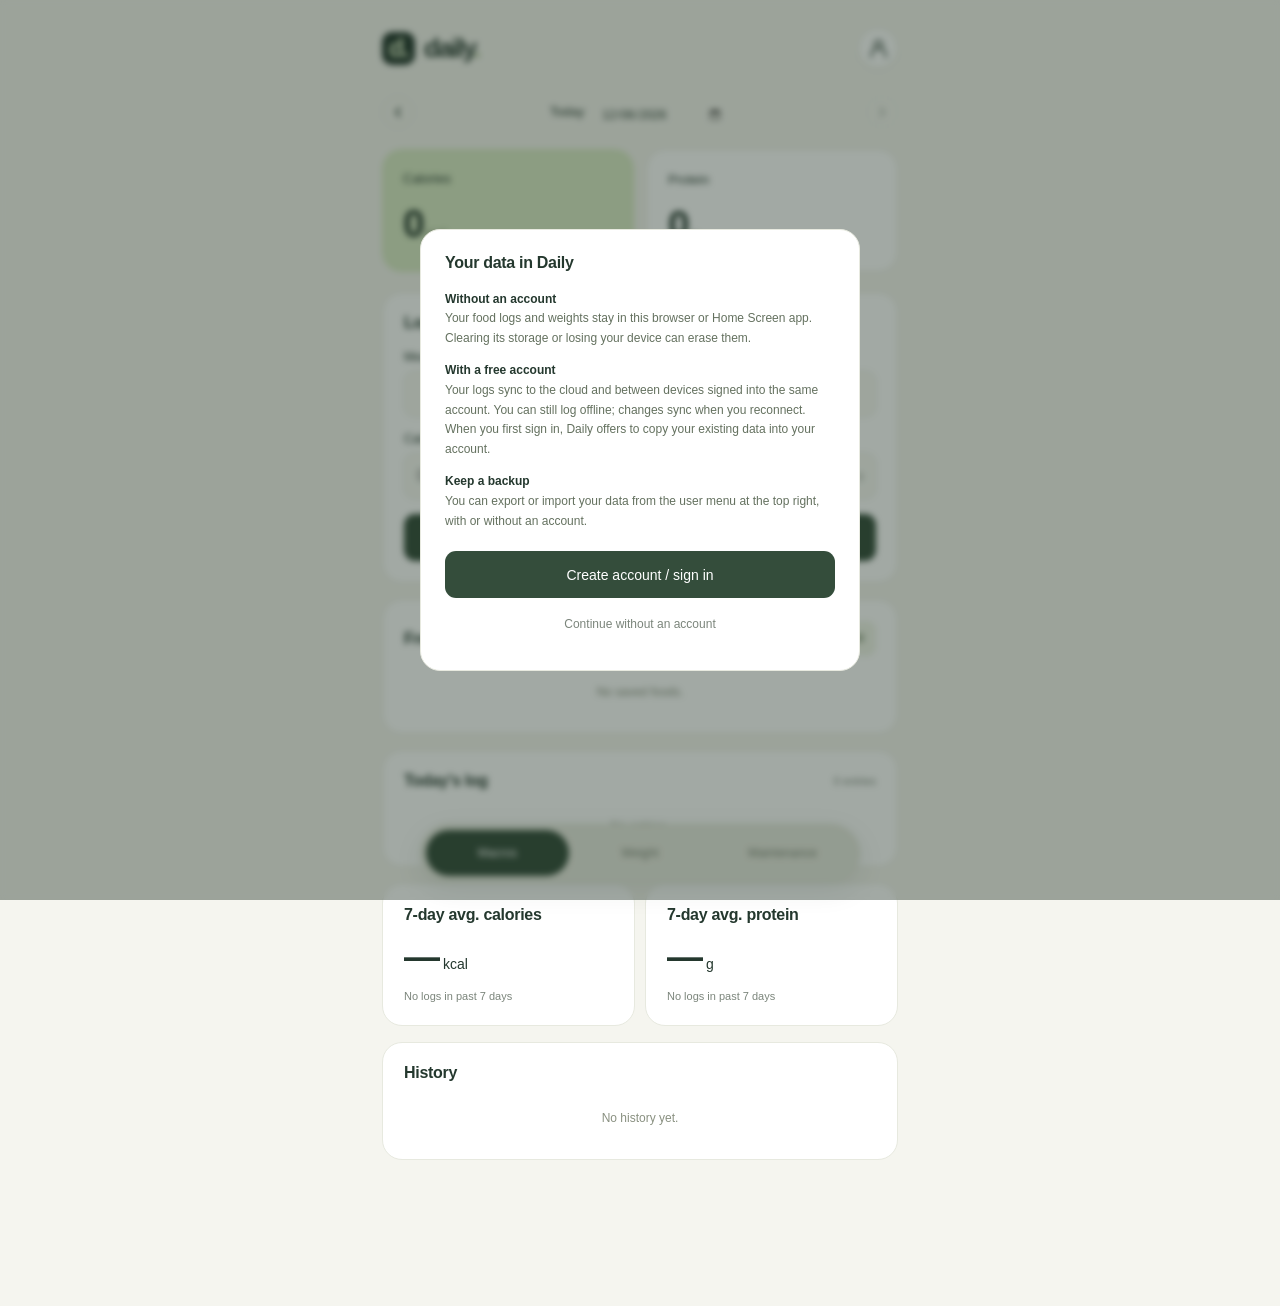
==== commit 99f447e0: "Restore reliable offline loading for Daily Home Screen app" ====
--- a/index.html
+++ b/index.html
@@ -1,4 +1,4 @@
-<!doctype html><html lang="en"><head><meta charset="utf-8"><meta name="viewport" content="width=device-width,initial-scale=1,maximum-scale=1,user-scalable=no,viewport-fit=cover"><meta name="theme-color" content="#f5f5ef"><meta name="description" content="Simple daily calories, protein and weight. Optional accounts and cloud sync."><meta name="apple-mobile-web-app-capable" content="yes"><meta name="apple-mobile-web-app-status-bar-style" content="default"><link rel="manifest" href="manifest.webmanifest"><link rel="icon" href="icon.svg"><link rel="apple-touch-icon" href="icon.png"><title>Daily · Macros & Weight</title><script>try{const p=JSON.parse(localStorage.getItem('daily-macros-weight-v1-preferences')||'{}');if(p.theme==='dark')document.documentElement.dataset.theme='dark'}catch{}</script><link rel="stylesheet" href="style.css?v=52"></head><body>
+<!doctype html><html lang="en"><head><meta charset="utf-8"><meta name="viewport" content="width=device-width,initial-scale=1,maximum-scale=1,user-scalable=no,viewport-fit=cover"><meta name="theme-color" content="#f5f5ef"><meta name="description" content="Simple daily calories, protein and weight. Optional accounts and cloud sync."><meta name="apple-mobile-web-app-capable" content="yes"><meta name="apple-mobile-web-app-status-bar-style" content="default"><link rel="manifest" href="manifest.webmanifest"><link rel="icon" href="icon.svg"><link rel="apple-touch-icon" href="icon.png"><title>Daily · Macros & Weight</title><script>try{const p=JSON.parse(localStorage.getItem('daily-macros-weight-v1-preferences')||'{}');if(p.theme==='dark')document.documentElement.dataset.theme='dark'}catch{}</script><link rel="stylesheet" href="style.css?v=55"></head><body>
 <main><header><div class="brand"><span class="mark">d.</span><span>daily<span class="brand-dot">.</span></span></div><button id="user-menu-toggle" type="button" aria-label="Open account and settings" aria-haspopup="dialog" aria-controls="account-dialog" aria-expanded="false"><svg viewBox="0 0 24 24" width="23" height="23" fill="none" stroke="currentColor" stroke-width="1.7" stroke-linecap="round" stroke-linejoin="round" aria-hidden="true"><circle cx="12" cy="8" r="4"/><path d="M4.5 21v-2a7.5 7.5 0 0 1 15 0v2"/></svg></button></header>
 <section id="macro-page"><div class="day-picker"><button id="prev-day" aria-label="Previous day">‹</button><label><span id="day-label">Today</span><input id="macro-date" type="date" aria-label="Macro date"></label><button id="next-day" aria-label="Next day">›</button></div>
 <div class="totals"><div class="total green"><span>Calories</span><strong id="cal-total">0<span> kcal</span></strong></div><div class="total white"><span>Protein</span><strong id="protein-total">0<span> g</span></strong></div></div>
@@ -30,4 +30,4 @@
 <nav class="bottom-nav" aria-label="Pages"><span id="nav-pill"></span><button id="macro-tab" class="active" aria-current="page">Macros</button><button id="weight-tab">Weight</button><button id="maintenance-tab">Maintenance</button></nav>
 <input id="import-file" type="file" accept=".json,.csv,application/json,text/csv" hidden>
 <dialog id="food-dialog"><form id="food-form"><div class="card-title"><h2 id="food-dialog-title">Frequent food</h2><button class="icon-button" type="button" id="close-food" aria-label="Close">×</button></div><label>Food name<input id="food-name" required maxlength="120" placeholder="Chocolate milk"></label><div class="fields"><label>Calories<input id="food-cal" type="number" min="0" max="100000" step="any" inputmode="decimal" required placeholder="0"></label><label>Protein (g)<input id="food-protein" type="number" min="0" max="10000" step="any" inputmode="decimal" required placeholder="0"></label></div><div id="food-duplicate-notice" class="food-duplicate-notice" role="status" aria-live="polite" hidden>Already in frequent foods</div><button id="food-save" class="primary">Save food</button></form></dialog><dialog id="entry-dialog"><form id="edit-entry-form"><div class="card-title"><h2>Edit entry</h2><button id="close-entry" class="icon-button" type="button" aria-label="Close">×</button></div><p class="muted" id="edit-entry-date"></p><label>Meal name<input id="edit-entry-name" maxlength="120"></label><div class="fields"><label>Calories<input id="edit-entry-cal" type="number" min="0" max="100000" step="any" inputmode="decimal" required></label><label>Protein (g)<input id="edit-entry-protein" type="number" min="0" max="10000" step="any" inputmode="decimal" required></label></div><button class="primary">Save changes</button></form></dialog><dialog id="edit-weight-dialog"><form id="edit-weight-form"><div class="card-title"><h2>Edit weigh-in</h2><button class="icon-button" id="close-weight-edit" type="button" aria-label="Close">×</button></div><div class="fields"><label>Date<input id="edit-weight-date" type="date" required></label><label><span id="edit-weight-label">Weight (lb)</span><input id="edit-weight-value" type="number" min="0.01" max="2000" step="any" inputmode="decimal" required></label></div><button class="primary" type="submit">Save changes</button></form></dialog><dialog id="storage-notice" aria-labelledby="storage-notice-title"><div class="card-title"><h2 id="storage-notice-title">Your data in Daily</h2></div><div class="maintenance-explanation"><p><strong>Without an account</strong><br>Your food logs and weights stay in this browser or Home Screen app. Clearing its storage or losing your device can erase them.</p><p><strong>With a free account</strong><br>Your logs sync to the cloud and between devices signed into the same account. You can still log offline; changes sync when you reconnect. When you first sign in, Daily offers to copy your existing data into your account.</p><p><strong>Keep a backup</strong><br>You can export or import your data from the user menu at the top right, with or without an account.</p></div><button id="storage-notice-account" class="primary" type="button">Create account / sign in</button><button id="storage-notice-close" class="welcome-skip" type="button">Continue without an account</button></dialog>
-<dialog id="account-dialog" class="settings-drawer" aria-label="Account and settings"><div class="drawer-content"><section class="menu-section"><h3><button class="menu-category" id="account-category" type="button" aria-expanded="false" aria-controls="account-options">Account<svg viewBox="0 0 24 24" width="16" height="16" fill="none" stroke="currentColor" stroke-width="1.7" aria-hidden="true"><path d="m6 9 6 6 6-6"/></svg></button></h3><div id="account-options" hidden><p id="account-email" class="muted"></p><p id="cloud-status" role="status" aria-live="polite"></p><p id="cloud-unavailable" class="muted">Cloud sync is unavailable. You can still use Daily on this device.</p><form id="auth-form" hidden><h4>Sign in or create account</h4><label>Email<input id="account-login-email" type="email" autocomplete="email" required></label><button id="account-send-code" class="primary" type="submit">Email me a code</button></form><form id="code-form" hidden><label>Code from email<input id="account-code" name="otp" type="text" inputmode="numeric" autocomplete="one-time-code" pattern="[0-9 ]{6,20}" maxlength="20" required placeholder="Enter code"></label><button class="primary" type="submit">Sign in with code</button></form><div id="account-actions" hidden><button id="account-sync" class="menu-button" type="button">Sync now</button><button id="account-signout" class="menu-button" type="button">Sign out</button><button id="account-delete" class="menu-button danger" type="button">Delete account</button></div><p id="account-message" role="status" aria-live="polite"></p></div></section><section class="menu-section"><h3><button class="menu-category" id="data-category" type="button" aria-expanded="false" aria-controls="data-options">Data<svg viewBox="0 0 24 24" width="16" height="16" fill="none" stroke="currentColor" stroke-width="1.7" aria-hidden="true"><path d="m6 9 6 6 6-6"/></svg></button></h3><div id="data-options" hidden><button id="import-button" class="menu-button" type="button">Import data</button><button id="export-json" class="menu-button" type="button">Export JSON</button><button id="export-csv" class="menu-button" type="button">Export CSV</button></div></section><section class="menu-section"><h3><button class="menu-category" id="preferences-category" type="button" aria-expanded="false" aria-controls="preferences-options">Preferences<svg viewBox="0 0 24 24" width="16" height="16" fill="none" stroke="currentColor" stroke-width="1.7" aria-hidden="true"><path d="m6 9 6 6 6-6"/></svg></button></h3><div id="preferences-options" hidden><p id="theme-label" class="preference-label">Theme</p><div id="theme-pill" class="preference-pill" role="group" aria-labelledby="theme-label" data-selected="first"><span class="preference-indicator" aria-hidden="true"></span><button id="theme-light" type="button" aria-label="Light mode" aria-pressed="true"><svg viewBox="0 0 24 24" width="20" height="20" fill="none" stroke="currentColor" stroke-width="1.7" stroke-linecap="round" aria-hidden="true"><circle cx="12" cy="12" r="4"/><path d="M12 2v2m0 16v2M2 12h2m16 0h2M5 5l1.5 1.5m11 11L19 19M5 19l1.5-1.5m11-11L19 5"/></svg></button><button id="theme-dark" type="button" aria-label="Dark mode" aria-pressed="false"><svg viewBox="0 0 24 24" width="20" height="20" fill="none" stroke="currentColor" stroke-width="1.7" stroke-linecap="round" stroke-linejoin="round" aria-hidden="true"><path d="M20.3 15.2A8.8 8.8 0 0 1 8.8 3.7a8.8 8.8 0 1 0 11.5 11.5Z"/></svg></button></div><p id="weight-unit-label" class="preference-label">Units</p><div id="weight-unit-pill" class="preference-pill" role="group" aria-labelledby="weight-unit-label" data-selected="first"><span class="preference-indicator" aria-hidden="true"></span><button id="weight-lb" type="button" aria-label="Pounds" aria-pressed="true">lbs</button><button id="weight-kg" type="button" aria-label="Kilograms" aria-pressed="false">kg</button></div><p id="default-page-label" class="preference-label">Default page</p><div id="default-page-pill" class="preference-pill" role="group" aria-labelledby="default-page-label" data-selected="first"><span class="preference-indicator" aria-hidden="true"></span><button id="default-page-macro" type="button" aria-pressed="true">Macros</button><button id="default-page-weight" type="button" aria-pressed="false">Weight</button></div></div></section></div><footer class="drawer-footer"><button id="report-issue" type="button" class="menu-button">Report an issue</button><p class="drawer-version">v52</p></footer></dialog><dialog id="issue-dialog" aria-labelledby="issue-title"><form id="issue-form"><h2 id="issue-title">Report an issue</h2><label for="issue-description">What went wrong?</label><textarea id="issue-description" rows="6" maxlength="4000" required placeholder="Describe what happened and what you expected."></textarea><p class="muted">Please do not include passwords, login codes, or private health information.</p><p id="issue-status" role="status" aria-live="polite"></p><div class="issue-actions"><button id="issue-cancel" type="button">Cancel</button><button id="issue-send" class="primary" type="submit">Send report</button></div></form></dialog><div id="toast" role="status" aria-live="polite"><span id="toast-message"></span><button id="undo-button" type="button" hidden>Undo</button></div><script type="module" src="app.mjs?v=52"></script></body></html>
+<dialog id="account-dialog" class="settings-drawer" aria-label="Account and settings"><div class="drawer-content"><section class="menu-section"><h3><button class="menu-category" id="account-category" type="button" aria-expanded="false" aria-controls="account-options">Account<svg viewBox="0 0 24 24" width="16" height="16" fill="none" stroke="currentColor" stroke-width="1.7" aria-hidden="true"><path d="m6 9 6 6 6-6"/></svg></button></h3><div id="account-options" hidden><p id="account-email" class="muted"></p><p id="cloud-status" role="status" aria-live="polite"></p><p id="cloud-unavailable" class="muted">Cloud sync is unavailable. You can still use Daily on this device.</p><form id="auth-form" hidden><h4>Sign in or create account</h4><label>Email<input id="account-login-email" type="email" autocomplete="email" required></label><button id="account-send-code" class="primary" type="submit">Email me a code</button></form><form id="code-form" hidden><label>Code from email<input id="account-code" name="otp" type="text" inputmode="numeric" autocomplete="one-time-code" pattern="[0-9 ]{6,20}" maxlength="20" required placeholder="Enter code"></label><button class="primary" type="submit">Sign in with code</button></form><div id="account-actions" hidden><button id="account-sync" class="menu-button" type="button">Sync now</button><button id="account-signout" class="menu-button" type="button">Sign out</button><button id="account-delete" class="menu-button danger" type="button">Delete account</button></div><p id="account-message" role="status" aria-live="polite"></p></div></section><section class="menu-section"><h3><button class="menu-category" id="data-category" type="button" aria-expanded="false" aria-controls="data-options">Data<svg viewBox="0 0 24 24" width="16" height="16" fill="none" stroke="currentColor" stroke-width="1.7" aria-hidden="true"><path d="m6 9 6 6 6-6"/></svg></button></h3><div id="data-options" hidden><button id="import-button" class="menu-button" type="button">Import data</button><button id="export-json" class="menu-button" type="button">Export JSON</button><button id="export-csv" class="menu-button" type="button">Export CSV</button></div></section><section class="menu-section"><h3><button class="menu-category" id="preferences-category" type="button" aria-expanded="false" aria-controls="preferences-options">Preferences<svg viewBox="0 0 24 24" width="16" height="16" fill="none" stroke="currentColor" stroke-width="1.7" aria-hidden="true"><path d="m6 9 6 6 6-6"/></svg></button></h3><div id="preferences-options" hidden><p id="theme-label" class="preference-label">Theme</p><div id="theme-pill" class="preference-pill" role="group" aria-labelledby="theme-label" data-selected="first"><span class="preference-indicator" aria-hidden="true"></span><button id="theme-light" type="button" aria-label="Light mode" aria-pressed="true"><svg viewBox="0 0 24 24" width="20" height="20" fill="none" stroke="currentColor" stroke-width="1.7" stroke-linecap="round" aria-hidden="true"><circle cx="12" cy="12" r="4"/><path d="M12 2v2m0 16v2M2 12h2m16 0h2M5 5l1.5 1.5m11 11L19 19M5 19l1.5-1.5m11-11L19 5"/></svg></button><button id="theme-dark" type="button" aria-label="Dark mode" aria-pressed="false"><svg viewBox="0 0 24 24" width="20" height="20" fill="none" stroke="currentColor" stroke-width="1.7" stroke-linecap="round" stroke-linejoin="round" aria-hidden="true"><path d="M20.3 15.2A8.8 8.8 0 0 1 8.8 3.7a8.8 8.8 0 1 0 11.5 11.5Z"/></svg></button></div><p id="weight-unit-label" class="preference-label">Units</p><div id="weight-unit-pill" class="preference-pill" role="group" aria-labelledby="weight-unit-label" data-selected="first"><span class="preference-indicator" aria-hidden="true"></span><button id="weight-lb" type="button" aria-label="Pounds" aria-pressed="true">lbs</button><button id="weight-kg" type="button" aria-label="Kilograms" aria-pressed="false">kg</button></div><p id="default-page-label" class="preference-label">Default page</p><div id="default-page-pill" class="preference-pill" role="group" aria-labelledby="default-page-label" data-selected="first"><span class="preference-indicator" aria-hidden="true"></span><button id="default-page-macro" type="button" aria-pressed="true">Macros</button><button id="default-page-weight" type="button" aria-pressed="false">Weight</button></div></div></section></div><footer class="drawer-footer"><button id="report-issue" type="button" class="menu-button">Report an issue</button><p class="drawer-version">v55</p></footer></dialog><dialog id="issue-dialog" aria-labelledby="issue-title"><form id="issue-form"><h2 id="issue-title">Report an issue</h2><label for="issue-description">What went wrong?</label><textarea id="issue-description" rows="6" maxlength="4000" required placeholder="Describe what happened and what you expected."></textarea><p class="muted">Please do not include passwords, login codes, or private health information.</p><p id="issue-status" role="status" aria-live="polite"></p><div class="issue-actions"><button id="issue-cancel" type="button">Cancel</button><button id="issue-send" class="primary" type="submit">Send report</button></div></form></dialog><div id="toast" role="status" aria-live="polite"><span id="toast-message"></span><button id="undo-button" type="button" hidden>Undo</button></div><script type="module" src="app.mjs?v=55"></script></body></html>
